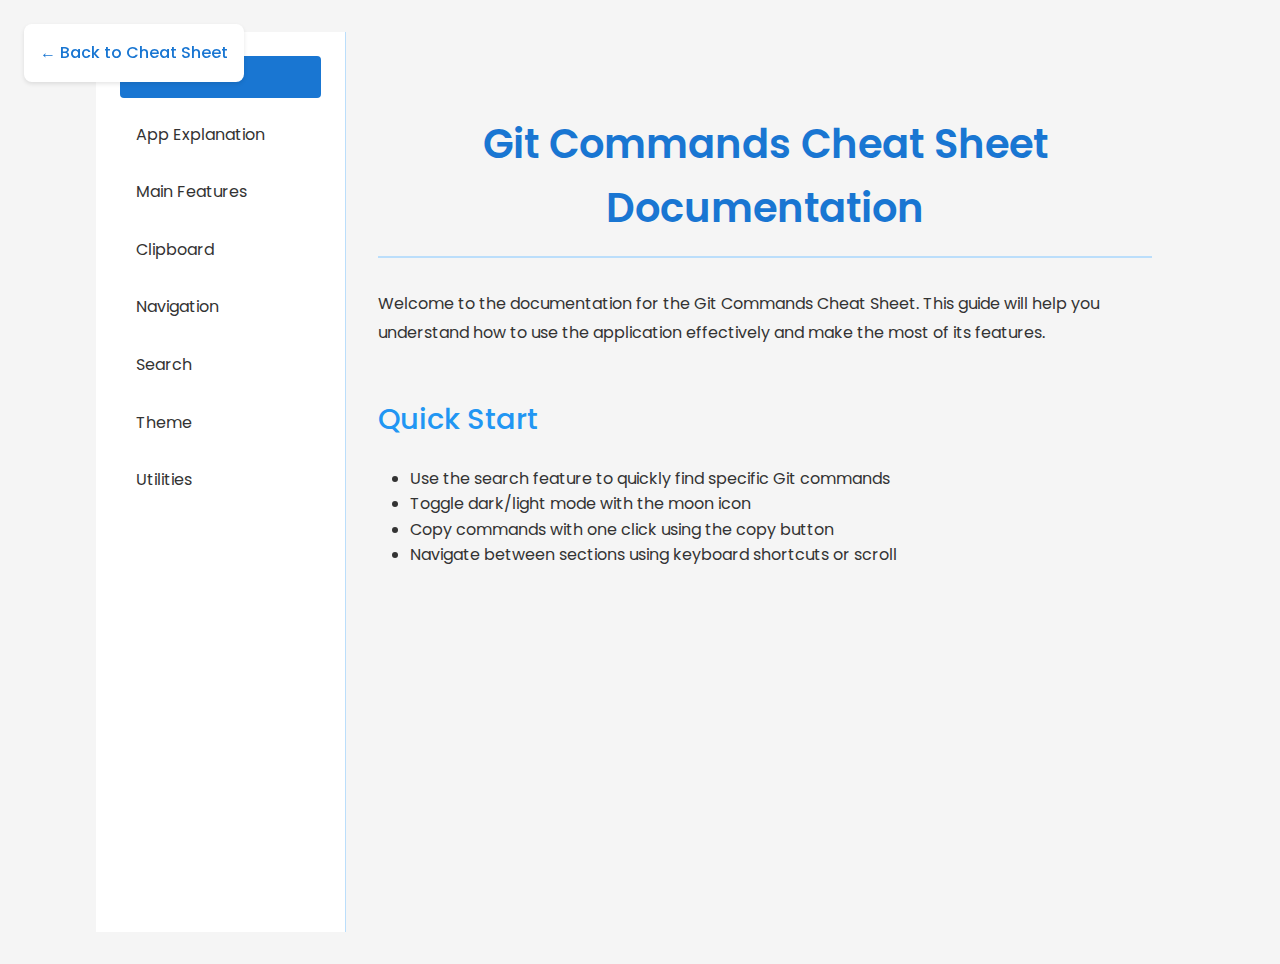
==== documentation.html @ 332045b7 "Fix documentation page: Add back button, fix section loading, add content" ====
<!DOCTYPE html>
<html lang="en">
<head>
    <meta charset="UTF-8">
    <meta name="viewport" content="width=device-width, initial-scale=1.0">
    <title>Documentation</title>
    <link rel="stylesheet" href="style.css">
    <style>
        .back-link {
            position: fixed;
            top: var(--space-md);
            left: var(--space-md);
            color: var(--accent-primary);
            text-decoration: none;
            font-weight: 500;
            padding: var(--space-sm);
            border-radius: var(--radius-md);
            background: var(--bg-section);
            box-shadow: var(--shadow-md);
            z-index: 1002;
            transition: all var(--transition-normal);
        }

        .back-link:hover {
            color: var(--accent-secondary);
            transform: translateX(-2px);
            box-shadow: var(--shadow-lg);
        }

        @media (max-width: 768px) {
            .back-link {
                top: var(--space-sm);
                right: var(--space-sm);
                left: auto;
            }
        }

        .doc-container {
            display: flex;
            min-height: 100vh;
        }
        
        .doc-sidebar {
            width: 250px;
            background: var(--bg-section);
            padding: var(--space-md);
            border-right: 1px solid var(--border-color);
            position: fixed;
            height: 100vh;
            overflow-y: auto;
        }
        
        .doc-content {
            flex: 1;
            padding: var(--space-lg);
            margin-left: 250px;
        }
        
        .doc-nav {
            list-style: none;
            padding: 0;
        }
        
        .doc-nav li {
            margin-bottom: var(--space-sm);
        }
        
        .doc-nav a {
            color: var(--text-primary);
            text-decoration: none;
            display: block;
            padding: var(--space-xs) var(--space-sm);
            border-radius: var(--radius-sm);
            transition: all var(--transition-normal);
        }
        
        .doc-nav a:hover {
            background: var(--bg-primary);
            color: var(--accent-primary);
        }
        
        .doc-nav a.active {
            background: var(--accent-primary);
            color: white;
        }
        
        .doc-section {
            margin-bottom: var(--space-xl);
            display: none;
        }
        
        .doc-section.active {
            display: block;
        }
        
        .doc-section h1 {
            border-bottom: 2px solid var(--border-color);
            padding-bottom: var(--space-sm);
            margin-bottom: var(--space-lg);
        }
        
        .doc-section h2 {
            margin-top: var(--space-xl);
        }
        
        .doc-section p {
            margin-bottom: var(--space-md);
            line-height: 1.8;
        }
        
        .doc-section ul,
        .doc-section ol {
            margin-bottom: var(--space-md);
            padding-left: var(--space-lg);
        }
        
        .doc-section code {
            background: var(--command-bg);
            padding: 0.2em 0.4em;
            border-radius: var(--radius-sm);
            font-family: monospace;
        }
        
        .doc-section pre {
            background: var(--command-bg);
            padding: var(--space-md);
            border-radius: var(--radius-md);
            overflow-x: auto;
            margin: var(--space-md) 0;
        }
        
        @media (max-width: 768px) {
            .doc-sidebar {
                transform: translateX(-100%);
                transition: transform var(--transition-normal);
                z-index: 1000;
            }
            
            .doc-sidebar.active {
                transform: translateX(0);
            }
            
            .doc-content {
                margin-left: 0;
            }
            
            .menu-toggle {
                display: block;
                position: fixed;
                left: var(--space-sm);
                top: var(--space-sm);
                z-index: 1001;
            }
        }
    </style>
</head>
<body>
    <a href="index.html" class="back-link">← Back to Cheat Sheet</a>
    <div class="doc-container">
        <nav class="doc-sidebar">
            <ul class="doc-nav">
                <li><a href="#index" class="active">Overview</a></li>
                <li><a href="#app-explanation">App Explanation</a></li>
                <li><a href="#main">Main Features</a></li>
                <li><a href="#clipboard">Clipboard</a></li>
                <li><a href="#navigation">Navigation</a></li>
                <li><a href="#search">Search</a></li>
                <li><a href="#theme">Theme</a></li>
                <li><a href="#utils">Utilities</a></li>
            </ul>
        </nav>
        
        <main class="doc-content">
            <button class="menu-toggle" style="display: none;">☰</button>
            
            <section id="index" class="doc-section active">
                <h1>Git Commands Cheat Sheet Documentation</h1>
                <p>Welcome to the documentation for the Git Commands Cheat Sheet. This guide will help you understand how to use the application effectively and make the most of its features.</p>
                
                <h2>Quick Start</h2>
                <ul>
                    <li>Use the search feature to quickly find specific Git commands</li>
                    <li>Toggle dark/light mode with the moon icon</li>
                    <li>Copy commands with one click using the copy button</li>
                    <li>Navigate between sections using keyboard shortcuts or scroll</li>
                </ul>
            </section>
            
            <section id="app-explanation" class="doc-section">
                <h1>Application Overview</h1>
                <p>The Git Commands Cheat Sheet is a comprehensive reference tool designed to help developers quickly access common Git commands and their explanations.</p>
                
                <h2>Key Features</h2>
                <ul>
                    <li>Organized command sections</li>
                    <li>Visual diagrams for better understanding</li>
                    <li>Keyboard shortcuts support</li>
                    <li>Dark/light theme toggle</li>
                    <li>Responsive design for all devices</li>
                </ul>
            </section>
            
            <section id="main" class="doc-section">
                <h1>Main Features</h1>
                <h2>Command Organization</h2>
                <p>Commands are organized into logical sections:</p>
                <ul>
                    <li>Most Frequently Used Commands</li>
                    <li>Repository Setup</li>
                    <li>Branch Operations</li>
                    <li>History and Differences</li>
                    <li>Undoing Changes</li>
                    <li>Remote Repository</li>
                    <li>Stashing</li>
                    <li>Tags</li>
                    <li>Advanced Features</li>
                </ul>

                <h2>Visual Diagrams</h2>
                <p>ASCII diagrams help visualize Git concepts and workflows for better understanding.</p>
            </section>
            
            <section id="clipboard" class="doc-section">
                <h1>Clipboard Functionality</h1>
                <p>Each command comes with a copy button for easy copying to clipboard.</p>
                
                <h2>How to Use</h2>
                <ol>
                    <li>Click the copy icon next to any command</li>
                    <li>The command is copied to your clipboard</li>
                    <li>A visual feedback indicates successful copying</li>
                </ol>
            </section>
            
            <section id="navigation" class="doc-section">
                <h1>Navigation Features</h1>
                <h2>Keyboard Shortcuts</h2>
                <ul>
                    <li>PgUp/PgDn: Navigate between sections</li>
                    <li>Arrow indicators show previous/next sections</li>
                </ul>
                
                <h2>Section Navigation</h2>
                <p>Visual indicators on the right show your current position and available navigation options.</p>
            </section>
            
            <section id="search" class="doc-section">
                <h1>Search Functionality</h1>
                <h2>Using Search</h2>
                <ol>
                    <li>Click the search icon or use keyboard shortcut</li>
                    <li>Type your search query</li>
                    <li>Results are filtered in real-time</li>
                    <li>Clear search using the X button</li>
                </ol>
                
                <h2>Search Tips</h2>
                <ul>
                    <li>Search works across all command sections</li>
                    <li>Matches command names and descriptions</li>
                    <li>Case-insensitive search</li>
                </ul>
            </section>
            
            <section id="theme" class="doc-section">
                <h1>Theme Settings</h1>
                <h2>Theme Toggle</h2>
                <p>Switch between light and dark themes using the moon icon in the top-right corner.</p>
                
                <h2>Theme Features</h2>
                <ul>
                    <li>Automatic system preference detection</li>
                    <li>Persistent theme selection</li>
                    <li>Optimized colors for both themes</li>
                    <li>Smooth transition animations</li>
                </ul>
            </section>
            
            <section id="utils" class="doc-section">
                <h1>Additional Utilities</h1>
                <h2>Keyboard Shortcuts Reference</h2>
                <ul>
                    <li>Search: Ctrl/Cmd + F</li>
                    <li>Navigation: PgUp/PgDn</li>
                    <li>Copy: Click copy button</li>
                </ul>
                
                <h2>Mobile Features</h2>
                <ul>
                    <li>Responsive design</li>
                    <li>Touch-friendly interface</li>
                    <li>Mobile-optimized navigation</li>
                </ul>
            </section>
        </main>
    </div>

    <script>
        document.addEventListener('DOMContentLoaded', function() {
            const navLinks = document.querySelectorAll('.doc-nav a');
            const menuToggle = document.querySelector('.menu-toggle');
            const sidebar = document.querySelector('.doc-sidebar');
            
            // Navigation
            navLinks.forEach(link => {
                link.addEventListener('click', (e) => {
                    e.preventDefault();
                    const targetId = link.getAttribute('href').substring(1);
                    
                    // Update active states
                    document.querySelectorAll('.doc-section').forEach(section => {
                        section.classList.remove('active');
                    });
                    document.querySelector(`#${targetId}`).classList.add('active');
                    
                    navLinks.forEach(l => l.classList.remove('active'));
                    link.classList.add('active');
                    
                    // Close mobile menu
                    if (window.innerWidth <= 768) {
                        sidebar.classList.remove('active');
                    }
                });
            });
            
            // Mobile menu toggle
            menuToggle.addEventListener('click', () => {
                sidebar.classList.toggle('active');
            });
            
            // Close mobile menu on window resize
            window.addEventListener('resize', () => {
                if (window.innerWidth > 768) {
                    sidebar.classList.remove('active');
                }
            });
            
            // Show/hide menu toggle based on screen size
            function updateMenuToggleVisibility() {
                menuToggle.style.display = window.innerWidth <= 768 ? 'block' : 'none';
            }
            
            window.addEventListener('resize', updateMenuToggleVisibility);
            updateMenuToggleVisibility();
        });
    </script>
</body>
</html>
---- style.css ----
@import url("https://fonts.googleapis.com/css2?family=Poppins:wght@300;400;500;600;700&display=swap");

:root {
  /* Colors */
  --bg-primary: #f5f5f5;
  --bg-section: #ffffff;
  --text-primary: #333333;
  --text-secondary: #546e7a;
  --accent-primary: #1976d2;
  --accent-secondary: #2196f3;
  --accent-tertiary: #0d47a1;
  --command-bg: #e3f2fd;
  --shortcut-bg: #e8eaf6;
  --border-color: #bbdefb;

  /* Shadows */
  --shadow-sm: 0 1px 2px rgba(0, 0, 0, 0.1);
  --shadow-md: 0 2px 4px rgba(0, 0, 0, 0.1);
  --shadow-lg: 0 4px 8px rgba(0, 0, 0, 0.15);

  /* Spacing */
  --space-xs: 0.5rem;
  --space-sm: 1rem;
  --space-md: 1.5rem;
  --space-lg: 2rem;
  --space-xl: 3rem;

  /* Border Radius */
  --radius-sm: 4px;
  --radius-md: 8px;
  --radius-lg: 16px;

  /* Transitions */
  --transition-fast: 0.2s ease;
  --transition-normal: 0.3s ease;

  /* Layout */
  --container-width: 1200px;
  --container-padding: 2rem;
}

/* Dark Theme */
[data-theme="dark"] {
  --bg-primary: #202124;
  --bg-section: #292b2f;
  --text-primary: #e8eaed;
  --text-secondary: #9aa0a6;
  --accent-primary: #81c995;
  --accent-secondary: #5bb974;
  --accent-tertiary: #137333;
  --command-bg: #2d2e31;
  --shortcut-bg: #35363a;
  --border-color: #5f6368;
}

* {
  margin: 0;
  padding: 0;
  box-sizing: border-box;
}

body {
  font-family: "Poppins", sans-serif;
  line-height: 1.6;
  background-color: var(--bg-primary);
  color: var(--text-primary);
  padding: var(--container-padding);
  max-width: var(--container-width);
  margin: 0 auto;
  width: 90%;
}

/* Button Wrapper */
.button-wrapper {
  position: fixed;
  top: var(--space-md);
  right: var(--space-md);
  z-index: 100;
  display: flex;
  gap: var(--space-sm);
}

/* Theme Toggle */
.theme-toggle {
  background: var(--accent-primary);
  color: white;
  border: none;
  width: 60px;
  height: 60px;
  border-radius: 50%;
  cursor: pointer;
  font-family: "Poppins", sans-serif;
  font-weight: 500;
  font-size: 1.5rem;
  transition: all var(--transition-normal);
  box-shadow: var(--shadow-md);
  display: flex;
  align-items: center;
  justify-content: center;
}

.theme-toggle:hover {
  background: var(--accent-secondary);
  transform: translateY(-2px);
  box-shadow: var(--shadow-lg);
}

[data-theme="dark"] .theme-toggle {
  background: #1976d2;
}

[data-theme="dark"] .theme-toggle:hover {
  background: #2196f3;
}

/* Search Container */
.search-container {
  display: flex;
  align-items: center;
  gap: var(--space-xs);
}

#searchToggle {
  width: 60px;
  height: 60px;
  border-radius: 50%;
  background: var(--accent-primary);
  border: none;
  color: white;
  cursor: pointer;
  display: flex;
  align-items: center;
  justify-content: center;
  font-size: 1.5rem;
  transition: all var(--transition-normal);
  box-shadow: var(--shadow-md);
}

#searchToggle:hover {
  background: var(--accent-secondary);
  transform: translateY(-2px);
  box-shadow: var(--shadow-lg);
}

.search-wrapper {
  position: absolute;
  right: 50px;
  display: flex;
  align-items: center;
  background: var(--bg-section);
  border-radius: var(--radius-md);
  overflow: hidden;
  width: 0;
  transition: all var(--transition-normal);
  opacity: 0;
  visibility: hidden;
  border: 2px solid var(--accent-primary);
}

.search-wrapper.expanded {
  width: 300px;
  padding: 0 var(--space-sm);
  opacity: 1;
  visibility: visible;
  box-shadow: var(--shadow-md);
}

#searchInput {
  padding: var(--space-sm);
  border: none;
  background: transparent;
  color: var(--text-primary);
  font-family: "Poppins", sans-serif;
  width: 100%;
  font-size: 1rem;
}

#searchInput:focus {
  outline: none;
}

#clearSearch {
  background: transparent;
  border: none;
  color: var(--text-secondary);
  width: 40px;
  height: 40px;
  border-radius: 50%;
  cursor: pointer;
  display: flex;
  align-items: center;
  justify-content: center;
  transition: all var(--transition-normal);
  flex-shrink: 0;
}

#clearSearch:hover {
  color: var(--accent-primary);
  transform: scale(1.1);
}

/* Back to Top Button */
.back-to-top {
  position: fixed;
  bottom: var(--space-md);
  right: var(--space-md);
  background: var(--accent-primary);
  color: white;
  width: 50px;
  height: 50px;
  border-radius: 50%;
  display: flex;
  align-items: center;
  justify-content: center;
  font-size: 1.5rem;
  cursor: pointer;
  transition: all var(--transition-normal);
  opacity: 0;
  visibility: hidden;
  border: none;
  box-shadow: var(--shadow-md);
  z-index: 100;
}

.back-to-top.visible {
  opacity: 1;
  visibility: visible;
}

.back-to-top:hover {
  background: var(--accent-secondary);
  transform: translateY(-2px);
  box-shadow: var(--shadow-lg);
}

/* Typography */
h1 {
  color: var(--accent-primary);
  text-align: center;
  margin-bottom: var(--space-lg);
  font-weight: 600;
  font-size: 2.5rem;
  padding-top: var(--space-xl);
}

h2 {
  color: var(--accent-secondary);
  margin: var(--space-md) 0;
  font-weight: 500;
  font-size: 1.8rem;
}

h3 {
  color: var(--accent-tertiary);
  margin: var(--space-sm) 0;
  font-weight: 500;
  font-size: 1.4rem;
}

/* Command Sections */
.command-section {
  background: var(--bg-section);
  border-radius: var(--radius-md);
  padding: var(--space-md);
  margin-bottom: var(--space-lg);
  box-shadow: var(--shadow-md);
}

.command {
  background: var(--command-bg);
  padding: var(--space-sm) var(--space-md);
  border-radius: var(--radius-sm);
  font-family: monospace;
  font-size: 1rem;
  color: var(--accent-tertiary);
  margin: var(--space-sm) 0 var(--space-xs) 0;
  display: inline-block;
}

.description {
  color: var(--text-secondary);
  margin-bottom: var(--space-md);
  padding-left: var(--space-xs);
  border-left: 3px solid var(--border-color);
}

.shortcut {
  background: var(--shortcut-bg);
  padding: var(--space-xs) var(--space-sm);
  border-radius: var(--radius-sm);
  color: var(--accent-primary);
  font-weight: 500;
  display: inline-block;
}

/* Copy Button */
.copy-btn {
  background: transparent;
  border: none;
  color: var(--accent-primary);
  padding: var(--space-xs) var(--space-sm);
  border-radius: var(--radius-sm);
  cursor: pointer;
  margin-left: var(--space-xs);
  transition: all var(--transition-normal);
  font-size: 0.9rem;
}

.copy-btn:hover {
  color: var(--accent-secondary);
  transform: translateY(-1px);
}

.copy-btn.copied {
  color: #4caf50;
}

/* Visual Diagrams */
.visual-diagram {
  background: var(--bg-primary);
  border-radius: var(--radius-md);
  padding: var(--space-md);
  margin: var(--space-md) 0;
  border: 2px solid var(--border-color);
}

.ascii-art {
  font-family: monospace;
  white-space: pre;
  color: var(--accent-primary);
  font-size: 0.9rem;
  line-height: 1.4;
  overflow-x: auto;
  padding: var(--space-sm);
  background: var(--bg-section);
  border-radius: var(--radius-sm);
}

.diagram-description {
  text-align: center;
  color: var(--text-secondary);
  margin-top: var(--space-xs);
  font-size: 0.9rem;
  font-style: italic;
}

/* Section Navigation */
.section-nav {
  position: fixed;
  right: 90px;
  top: 50%;
  transform: translateY(-50%);
  display: flex;
  flex-direction: column;
  gap: var(--space-sm);
  z-index: 100;
}

.nav-indicator {
  position: relative;
  background: var(--accent-primary);
  color: white;
  padding: var(--space-sm);
  border-radius: var(--radius-md);
  font-size: 0.9rem;
  opacity: 0.16;
  transform: translateX(20px);
  transition: opacity 0.3s ease, transform 0.3s ease;
  display: flex;
  align-items: center;
  gap: var(--space-xs);
  box-shadow: var(--shadow-md);
  cursor: pointer;
  min-width: 200px;
  user-select: none;
}

.nav-indicator:hover {
  opacity: 1;
}

.nav-indicator.visible {
  transform: translateX(0);
}

.section-name {
  flex: 1;
  white-space: nowrap;
  overflow: hidden;
  text-overflow: ellipsis;
  margin-right: 60px;
}

.key-hint {
  position: absolute;
  right: 8px;
  font-size: 10px;
  background: rgba(0, 0, 0, 0.2);
  padding: 2px 6px;
  border-radius: 4px;
}

/* Responsive Design */
@media (max-width: 1200px) {
  .button-wrapper {
    position: static;
    justify-content: center;
    margin-bottom: 1rem;
    padding-top: var(--space-md);
  }

  h1 {
    padding-top: var(--space-md);
  }

  .search-wrapper {
    position: absolute;
    left: 50%;
    transform: translateX(-50%);
    right: auto;
  }

  .search-wrapper.expanded {
    width: 300px;
  }
}

/* Enhanced Mobile Responsiveness */
@media (max-width: 768px) {
  :root {
    --container-padding: 1rem;
    --space-md: 1rem;
    --space-lg: 1.5rem;
  }

  body {
    padding: var(--space-sm);
    width: 100%;
    overflow-x: hidden;
  }

  .theme-toggle,
  #searchToggle {
    width: 45px;
    height: 45px;
    font-size: 1.1rem;
  }

  .search-wrapper.expanded {
    width: calc(100vw - 40px);
    max-width: 300px;
  }

  h1 {
    font-size: 1.8rem;
    margin-bottom: var(--space-md);
  }

  .command-section {
    padding: var(--space-sm);
    margin-bottom: var(--space-md);
  }

  .command {
    font-size: 0.85rem;
    padding: var(--space-xs) var(--space-sm);
    width: 100%;
    overflow-x: auto;
    white-space: nowrap;
    -webkit-overflow-scrolling: touch;
  }

  .description {
    font-size: 0.9rem;
    margin-bottom: var(--space-sm);
  }

  .shortcut {
    font-size: 0.8rem;
    padding: calc(var(--space-xs) / 2) var(--space-xs);
    margin: 2px;
  }

  .copy-btn {
    padding: calc(var(--space-xs) / 2) var(--space-xs);
    font-size: 0.8rem;
  }

  .visual-diagram {
    padding: var(--space-sm);
    margin: var(--space-sm) 0;
    overflow-x: auto;
  }

  .ascii-art {
    font-size: 0.7rem;
    padding: var(--space-xs);
  }

  .section-nav {
    right: var(--space-xs);
    bottom: 70px;
    top: auto;
    transform: none;
    flex-direction: row;
    justify-content: center;
    width: 100%;
    background: var(--bg-section);
    padding: var(--space-xs);
    box-shadow: var(--shadow-md);
  }

  .nav-indicator {
    padding: var(--space-xs);
    font-size: 0.8rem;
  }

  .back-to-top {
    width: 40px;
    height: 40px;
    font-size: 1.2rem;
    bottom: var(--space-sm);
    right: var(--space-sm);
  }

  /* Touch-specific improvements */
  @supports (-webkit-touch-callout: none) {
    .command,
    .ascii-art {
      -webkit-overflow-scrolling: touch;
    }

    .copy-btn,
    #clearSearch,
    .nav-indicator {
      min-height: 44px;
      min-width: 44px;
    }
  }
}

/* Small phones */
@media (max-width: 380px) {
  :root {
    --space-sm: 0.75rem;
    --space-xs: 0.375rem;
  }

  h1 {
    font-size: 1.6rem;
  }

  .theme-toggle,
  #searchToggle {
    width: 40px;
    height: 40px;
    font-size: 1rem;
  }

  .command {
    font-size: 0.8rem;
  }

  .description {
    font-size: 0.85rem;
  }

  .search-wrapper.expanded {
    width: calc(100vw - 20px);
  }
}

/* Help Button */
.help-button {
  width: 60px;
  height: 60px;
  border-radius: 50%;
  background: var(--accent-primary);
  color: white;
  border: none;
  cursor: pointer;
  font-size: 1.2rem;
  font-weight: bold;
  box-shadow: var(--shadow-md);
  transition: all var(--transition-normal);
  display: flex;
  align-items: center;
  justify-content: center;
  text-decoration: none;
}

.help-button:hover {
  background: var(--accent-secondary);
  transform: translateY(-2px);
  box-shadow: var(--shadow-lg);
}

@media (max-width: 768px) {
  .help-button {
    width: 45px;
    height: 45px;
    font-size: 1.1rem;
  }
}

/* Landscape mode */
@media (max-height: 500px) and (orientation: landscape) {
  .section-nav {
    display: none;
  }

  .back-to-top {
    bottom: var(--space-xs);
    right: var(--space-xs);
  }

  h1 {
    padding-top: var(--space-md);
    margin-bottom: var(--space-md);
  }

  .command-section {
    margin-bottom: var(--space-sm);
  }
}
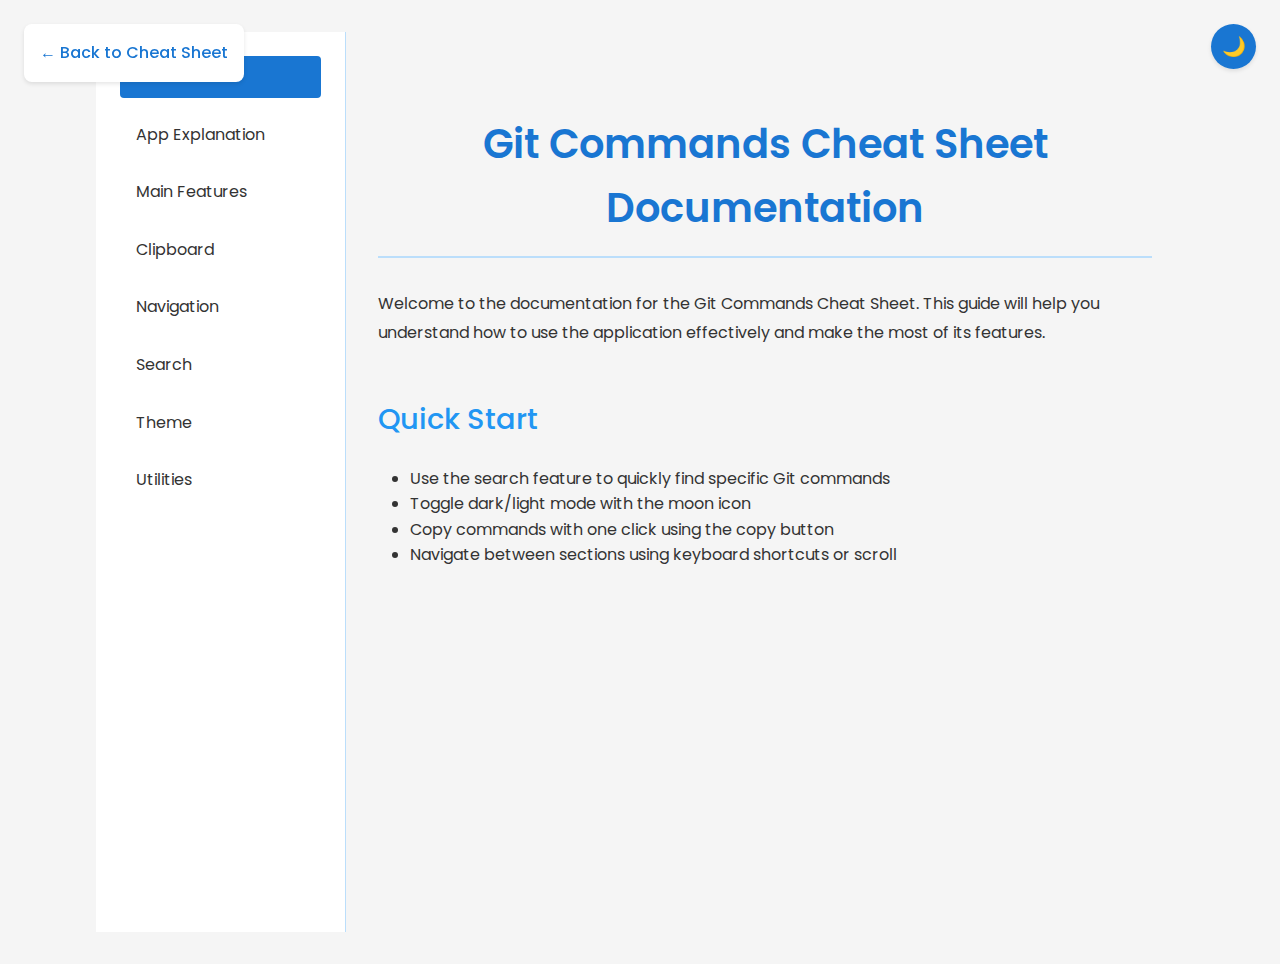
==== commit e514d28a: "Make nav-indicator fully visible when using Page Up/Down keys" ====
--- a/documentation.html
+++ b/documentation.html
@@ -1,11 +1,37 @@
 <!DOCTYPE html>
-<html lang="en">
+<html lang="en" data-theme="light">
 <head>
     <meta charset="UTF-8">
     <meta name="viewport" content="width=device-width, initial-scale=1.0">
     <title>Documentation</title>
     <link rel="stylesheet" href="style.css">
     <style>
+        .theme-toggle {
+            position: fixed;
+            top: var(--space-md);
+            right: var(--space-md);
+            background: var(--accent-primary);
+            color: white;
+            border: none;
+            width: 45px;
+            height: 45px;
+            border-radius: 50%;
+            cursor: pointer;
+            font-size: 1.2rem;
+            box-shadow: var(--shadow-md);
+            z-index: 1002;
+            transition: all var(--transition-normal);
+            display: flex;
+            align-items: center;
+            justify-content: center;
+        }
+
+        .theme-toggle:hover {
+            background: var(--accent-secondary);
+            transform: translateY(-2px);
+            box-shadow: var(--shadow-lg);
+        }
+
         .back-link {
             position: fixed;
             top: var(--space-md);
@@ -154,8 +180,9 @@
         }
     </style>
 </head>
-<body>
+<body class="theme-blue">
     <a href="index.html" class="back-link">← Back to Cheat Sheet</a>
+    <button class="theme-toggle" onclick="toggleTheme()" aria-label="Toggle dark mode">🌙</button>
     <div class="doc-container">
         <nav class="doc-sidebar">
             <ul class="doc-nav">
@@ -295,11 +322,16 @@
         </main>
     </div>
 
+    <script src="js/theme.js"></script>
     <script>
         document.addEventListener('DOMContentLoaded', function() {
             const navLinks = document.querySelectorAll('.doc-nav a');
             const menuToggle = document.querySelector('.menu-toggle');
             const sidebar = document.querySelector('.doc-sidebar');
+            
+            // Apply initial theme
+            const savedTheme = localStorage.getItem('theme') || 'light';
+            document.documentElement.setAttribute('data-theme', savedTheme);
             
             // Navigation
             navLinks.forEach(link => {
@@ -342,6 +374,13 @@
             
             window.addEventListener('resize', updateMenuToggleVisibility);
             updateMenuToggleVisibility();
+
+            // Listen for theme changes
+            window.addEventListener('storage', function(e) {
+                if (e.key === 'theme') {
+                    applyTheme(e.newValue);
+                }
+            });
         });
     </script>
 </body>
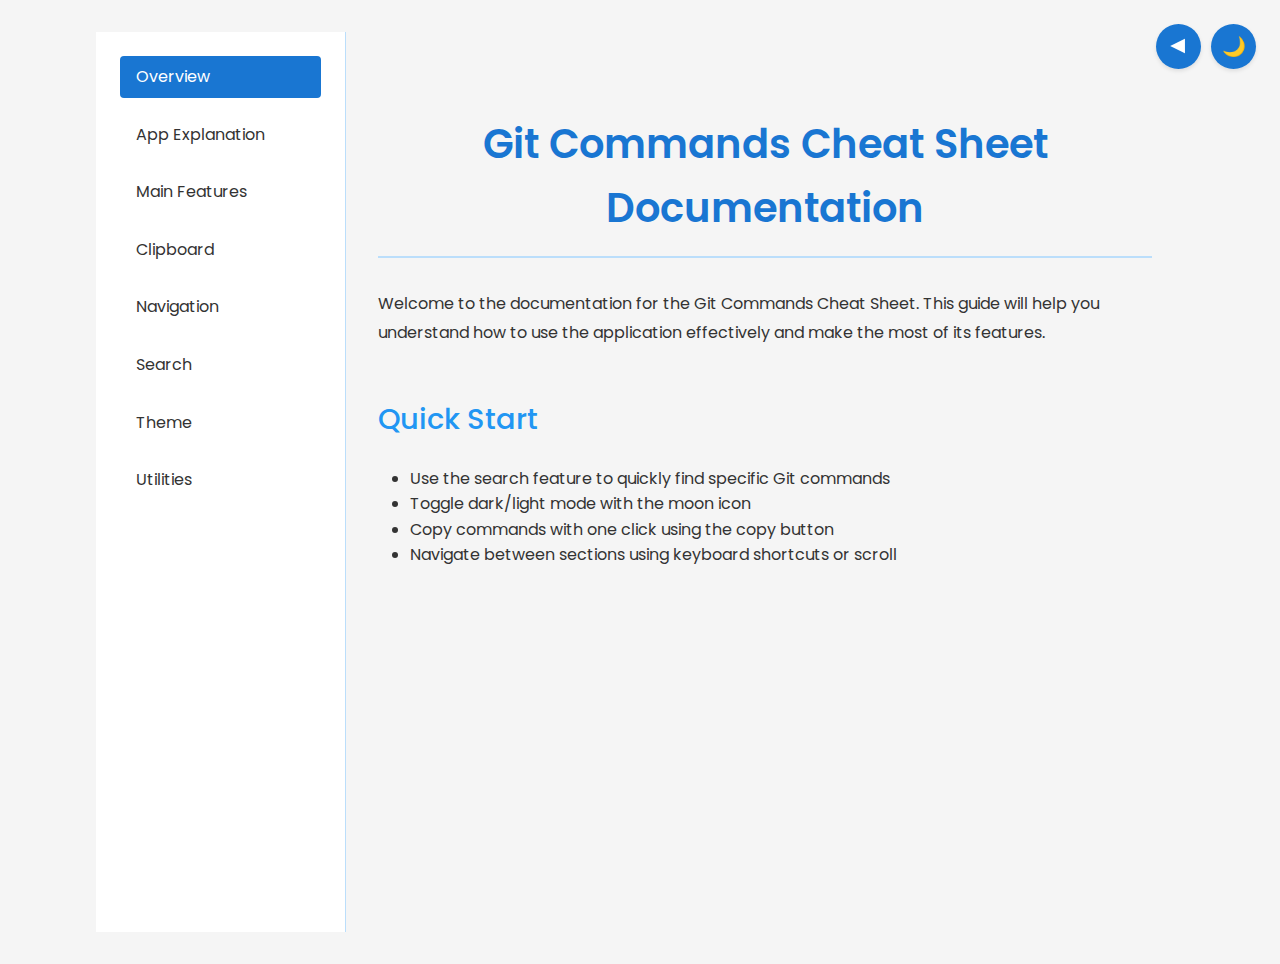
==== commit e17bf0e1: "style(nav): enhance back button design and positioning" ====
--- a/documentation.html
+++ b/documentation.html
@@ -35,29 +35,45 @@
         .back-link {
             position: fixed;
             top: var(--space-md);
-            left: var(--space-md);
-            color: var(--accent-primary);
+            right: calc(var(--space-md) + 55px);
+            color: white;
             text-decoration: none;
             font-weight: 500;
-            padding: var(--space-sm);
-            border-radius: var(--radius-md);
-            background: var(--bg-section);
+            width: 45px;
+            height: 45px;
+            border-radius: 50%;
+            background: var(--accent-primary);
             box-shadow: var(--shadow-md);
             z-index: 1002;
-            transition: all var(--transition-normal);
+            transition: all 0.3s cubic-bezier(0.4, 0, 0.2, 1);
+            display: flex;
+            align-items: center;
+            justify-content: center;
+            font-size: 1.2rem;
+            border: 2px solid transparent;
+            backdrop-filter: blur(5px);
+            font-family: system-ui, -apple-system, BlinkMacSystemFont, 'Segoe UI', Roboto, Oxygen, Ubuntu, Cantarell, sans-serif;
+            line-height: 1;
+            padding-bottom: 0.15em;
+            padding-right: 0.1em;
         }
 
         .back-link:hover {
-            color: var(--accent-secondary);
-            transform: translateX(-2px);
+            color: var(--accent-primary);
+            transform: translateY(-2px) scale(1.05);
             box-shadow: var(--shadow-lg);
+            background: var(--bg-section);
+            border-color: var(--accent-primary);
+        }
+
+        .back-link:active {
+            transform: translateY(0) scale(0.95);
         }
 
         @media (max-width: 768px) {
             .back-link {
                 top: var(--space-sm);
-                right: var(--space-sm);
-                left: auto;
+                right: calc(var(--space-sm) + 55px);
             }
         }
 
@@ -181,7 +197,7 @@
     </style>
 </head>
 <body class="theme-blue">
-    <a href="index.html" class="back-link">← Back to Cheat Sheet</a>
+    <a href="index.html" class="back-link" aria-label="Back to home">◀</a>
     <button class="theme-toggle" onclick="toggleTheme()" aria-label="Toggle dark mode">🌙</button>
     <div class="doc-container">
         <nav class="doc-sidebar">
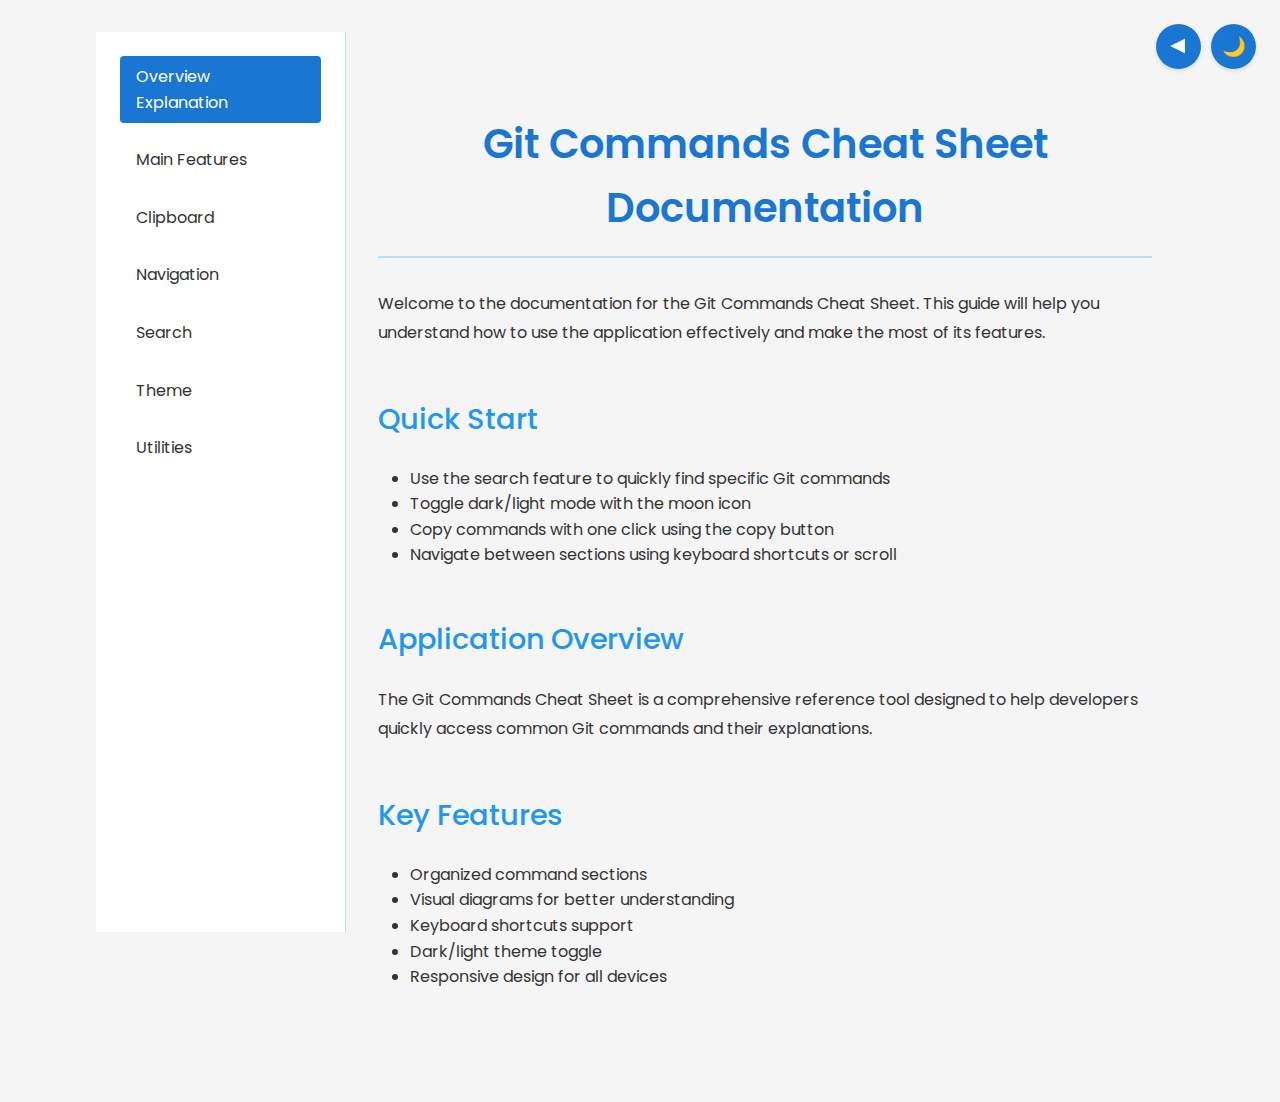
==== commit ae0b1570: "Added favicon and thorough explainations sections" ====
--- a/documentation.html
+++ b/documentation.html
@@ -1,403 +1,2190 @@
 <!DOCTYPE html>
 <html lang="en" data-theme="light">
-<head>
-    <meta charset="UTF-8">
-    <meta name="viewport" content="width=device-width, initial-scale=1.0">
+  <head>
+    <meta charset="UTF-8" />
+    <meta name="viewport" content="width=device-width, initial-scale=1.0" />
     <title>Documentation</title>
-    <link rel="stylesheet" href="style.css">
-    <style>
-        .theme-toggle {
-            position: fixed;
-            top: var(--space-md);
-            right: var(--space-md);
-            background: var(--accent-primary);
-            color: white;
-            border: none;
-            width: 45px;
-            height: 45px;
-            border-radius: 50%;
-            cursor: pointer;
-            font-size: 1.2rem;
-            box-shadow: var(--shadow-md);
-            z-index: 1002;
-            transition: all var(--transition-normal);
-            display: flex;
-            align-items: center;
-            justify-content: center;
-        }
+    <link rel="icon" href="data:image/svg+xml,<svg xmlns=%22http://www.w3.org/2000/svg%22 viewBox=%220 0 100 100%22><text y=%22.9em%22 font-size=%2290%22>⚡</text></svg>" />
+    <link rel="stylesheet" href="style.css" />
+    <link rel="stylesheet" href="documentation.css" />
+  </head>
+  <body class="theme-blue">
+    <a href="index.html" class="back-link" aria-label="Back to home">◀</a>
+    <button
+      class="theme-toggle"
+      onclick="toggleTheme()"
+      aria-label="Toggle dark mode"
+    >
+      🌙
+    </button>
+    <div class="doc-container">
+      <nav class="doc-sidebar">
+        <ul class="doc-nav">
+          <li><a href="#index" class="active">Overview Explanation</a></li>
+          <li><a href="#main">Main Features</a></li>
+          <li><a href="#clipboard">Clipboard</a></li>
+          <li><a href="#navigation">Navigation</a></li>
+          <li><a href="#search">Search</a></li>
+          <li><a href="#theme">Theme</a></li>
+          <li><a href="#utils">Utilities</a></li>
+        </ul>
+      </nav>
 
-        .theme-toggle:hover {
-            background: var(--accent-secondary);
-            transform: translateY(-2px);
-            box-shadow: var(--shadow-lg);
-        }
+      <main class="doc-content">
+        <button class="menu-toggle" style="display: none">☰</button>
 
-        .back-link {
-            position: fixed;
-            top: var(--space-md);
-            right: calc(var(--space-md) + 55px);
-            color: white;
-            text-decoration: none;
-            font-weight: 500;
-            width: 45px;
-            height: 45px;
-            border-radius: 50%;
-            background: var(--accent-primary);
-            box-shadow: var(--shadow-md);
-            z-index: 1002;
-            transition: all 0.3s cubic-bezier(0.4, 0, 0.2, 1);
-            display: flex;
-            align-items: center;
-            justify-content: center;
-            font-size: 1.2rem;
-            border: 2px solid transparent;
-            backdrop-filter: blur(5px);
-            font-family: system-ui, -apple-system, BlinkMacSystemFont, 'Segoe UI', Roboto, Oxygen, Ubuntu, Cantarell, sans-serif;
-            line-height: 1;
-            padding-bottom: 0.15em;
-            padding-right: 0.1em;
-        }
+        <section id="index" class="doc-section active">
+          <h1>Git Commands Cheat Sheet Documentation</h1>
+          <p>
+            Welcome to the documentation for the Git Commands Cheat Sheet. This
+            guide will help you understand how to use the application
+            effectively and make the most of its features.
+          </p>
 
-        .back-link:hover {
-            color: var(--accent-primary);
-            transform: translateY(-2px) scale(1.05);
-            box-shadow: var(--shadow-lg);
-            background: var(--bg-section);
-            border-color: var(--accent-primary);
-        }
+          <h2>Quick Start</h2>
+          <ul>
+            <li>
+              Use the search feature to quickly find specific Git commands
+            </li>
+            <li>Toggle dark/light mode with the moon icon</li>
+            <li>Copy commands with one click using the copy button</li>
+            <li>
+              Navigate between sections using keyboard shortcuts or scroll
+            </li>
+          </ul>
+          <h2>Application Overview</h2>
+          <p>
+            The Git Commands Cheat Sheet is a comprehensive reference tool
+            designed to help developers quickly access common Git commands and
+            their explanations.
+          </p>
 
-        .back-link:active {
-            transform: translateY(0) scale(0.95);
-        }
+          <h2>Key Features</h2>
+          <ul>
+            <li>Organized command sections</li>
+            <li>Visual diagrams for better understanding</li>
+            <li>Keyboard shortcuts support</li>
+            <li>Dark/light theme toggle</li>
+            <li>Responsive design for all devices</li>
+          </ul>
+        </section>
+          
+        </section>
 
-        @media (max-width: 768px) {
-            .back-link {
-                top: var(--space-sm);
-                right: calc(var(--space-sm) + 55px);
+        <section id="main" class="doc-section">
+            <h1>Main.js Code Explanation</h1>
+            <h2>Overview</h2>
+            <p>The main.js file serves as the primary entry point for the application&#39;s JavaScript functionality. It orchestrates the initialization of various features, manages global state, and coordinates between different modules of the application.</p>
+            <h2>Code Structure and Functionality</h2>
+            <h3>Application Initialization</h3>
+            <pre><code class="language-javascript">document.addEventListener(&#39;DOMContentLoaded&#39;, () =&gt; {
+                initializeApplication();
+            });
+            
+            const initializeApplication = () =&gt; {
+                setupEventListeners();
+                initializeModules();
+                checkInitialState();
+            };
+            </code></pre>
+            <p>The initialization process ensures proper setup:</p>
+            <ol>
+            <li>Waits for DOM content to be fully loaded</li>
+            <li>Sets up core functionality</li>
+            <li>Initializes various modules</li>
+            <li>Checks and sets initial application state</li>
+            </ol>
+            <h3>Module Management</h3>
+            <pre><code class="language-javascript">const initializeModules = () =&gt; {
+                // Initialize theme handling
+                ThemeManager.initialize();
+                
+                // Initialize navigation
+                Navigation.setup();
+                
+                // Initialize search functionality
+                Search.init();
+                
+                // Initialize clipboard functionality
+                ClipboardManager.init();
+            };
+            </code></pre>
+            <p>Coordinates the initialization of different modules:</p>
+            <ul>
+            <li>Theme management for dark/light mode</li>
+            <li>Navigation functionality</li>
+            <li>Search capabilities</li>
+            <li>Clipboard operations</li>
+            </ul>
+            <h3>Event Handling System</h3>
+            <pre><code class="language-javascript">const setupEventListeners = () =&gt; {
+                // Global event listeners
+                window.addEventListener(&#39;resize&#39;, handleResize);
+                window.addEventListener(&#39;scroll&#39;, handleScroll);
+                
+                // Custom event handlers
+                document.addEventListener(&#39;themeChange&#39;, handleThemeChange);
+                document.addEventListener(&#39;navigationUpdate&#39;, handleNavUpdate);
+            };
+            </code></pre>
+            <p>Sets up the core event handling system:</p>
+            <ol>
+            <li>Window-level events (resize, scroll)</li>
+            <li>Custom application events</li>
+            <li>Module-specific event handling</li>
+            </ol>
+            <h3>State Management</h3>
+            <pre><code class="language-javascript">const ApplicationState = {
+                currentTheme: &#39;light&#39;,
+                isNavigationOpen: false,
+                activeSection: null,
+                searchQuery: &#39;&#39;,
+                
+                updateState(key, value) {
+                    this[key] = value;
+                    this.notifyStateChange(key);
+                },
+                
+                notifyStateChange(key) {
+                    const event = new CustomEvent(&#39;stateChange&#39;, {
+                        detail: { key, value: this[key] }
+                    });
+                    document.dispatchEvent(event);
+                }
+            };
+            </code></pre>
+            <p>Manages application-wide state:</p>
+            <ul>
+            <li>Tracks current theme</li>
+            <li>Navigation state</li>
+            <li>Active content section</li>
+            <li>Search state</li>
+            <li>State change notifications</li>
+            </ul>
+            <h3>Responsive Design Handler</h3>
+            <pre><code class="language-javascript">const handleResize = () =&gt; {
+                const width = window.innerWidth;
+                
+                if (width &lt; 768) {
+                    handleMobileLayout();
+                } else {
+                    handleDesktopLayout();
+                }
+            };
+            </code></pre>
+            <p>Manages responsive behavior:</p>
+            <ol>
+            <li>Monitors viewport changes</li>
+            <li>Adjusts layout accordingly</li>
+            <li>Updates UI components</li>
+            <li>Maintains responsive functionality</li>
+            </ol>
+            <h3>Performance Optimization</h3>
+            <pre><code class="language-javascript">const optimizePerformance = {
+                debounce(func, wait) {
+                    let timeout;
+                    return function executedFunction(...args) {
+                        const later = () =&gt; {
+                            clearTimeout(timeout);
+                            func(...args);
+                        };
+                        clearTimeout(timeout);
+                        timeout = setTimeout(later, wait);
+                    };
+                },
+                
+                throttle(func, limit) {
+                    let inThrottle;
+                    return function executedFunction(...args) {
+                        if (!inThrottle) {
+                            func(...args);
+                            inThrottle = true;
+                            setTimeout(() =&gt; inThrottle = false, limit);
+                        }
+                    };
+                }
+            };
+            </code></pre>
+            <p>Implements performance optimization utilities:</p>
+            <ul>
+            <li>Debouncing for resize events</li>
+            <li>Throttling for scroll events</li>
+            <li>Efficient event handling</li>
+            <li>Resource management</li>
+            </ul>
+            <h3>Error Handling</h3>
+            <pre><code class="language-javascript">const ErrorHandler = {
+                handleError(error, context) {
+                    console.error(`Error in ${context}:`, error);
+                    
+                    if (error.critical) {
+                        this.handleCriticalError(error);
+                    } else {
+                        this.handleNonCriticalError(error);
+                    }
+                },
+                
+                handleCriticalError(error) {
+                    // Handle application-breaking errors
+                },
+                
+                handleNonCriticalError(error) {
+                    // Handle recoverable errors
+                }
+            };
+            </code></pre>
+            <p>Provides centralized error handling:</p>
+            <ol>
+            <li>Error logging</li>
+            <li>Error categorization</li>
+            <li>Recovery procedures</li>
+            <li>User feedback</li>
+            </ol>
+            <h3>Module Communication</h3>
+            <pre><code class="language-javascript">const EventBus = {
+                subscribers: {},
+                
+                subscribe(event, callback) {
+                    if (!this.subscribers[event]) {
+                        this.subscribers[event] = [];
+                    }
+                    this.subscribers[event].push(callback);
+                },
+                
+                publish(event, data) {
+                    if (this.subscribers[event]) {
+                        this.subscribers[event].forEach(callback =&gt; callback(data));
+                    }
+                }
+            };
+            </code></pre>
+            <p>Facilitates inter-module communication:</p>
+            <ul>
+            <li>Event subscription system</li>
+            <li>Data broadcasting</li>
+            <li>Module coordination</li>
+            <li>Decoupled communication</li>
+            </ul>
+            <h2>Best Practices Implemented</h2>
+            <ol>
+            <li><p><strong>Modular Architecture</strong>:</p>
+            <ul>
+            <li>Clear separation of concerns</li>
+            <li>Encapsulated functionality</li>
+            <li>Maintainable code structure</li>
+            </ul>
+            </li>
+            <li><p><strong>Performance Optimization</strong>:</p>
+            <ul>
+            <li>Efficient event handling</li>
+            <li>Resource management</li>
+            <li>Optimized DOM operations</li>
+            </ul>
+            </li>
+            <li><p><strong>Error Management</strong>:</p>
+            <ul>
+            <li>Comprehensive error handling</li>
+            <li>Graceful degradation</li>
+            <li>User feedback</li>
+            </ul>
+            </li>
+            <li><p><strong>State Management</strong>:</p>
+            <ul>
+            <li>Centralized state</li>
+            <li>Predictable updates</li>
+            <li>State change notifications</li>
+            </ul>
+            </li>
+            </ol>
+            <h2>Browser Compatibility</h2>
+            <p>The code ensures broad browser support:</p>
+            <ul>
+            <li>Modern JavaScript features</li>
+            <li>Fallback implementations</li>
+            <li>Cross-browser testing</li>
+            <li>Progressive enhancement</li>
+            </ul>
+            <h2>Security Measures</h2>
+            <ol>
+            <li><p><strong>Input Validation</strong>:</p>
+            <ul>
+            <li>Sanitized user input</li>
+            <li>Protected state updates</li>
+            <li>Secure event handling</li>
+            </ul>
+            </li>
+            <li><p><strong>Data Protection</strong>:</p>
+            <ul>
+            <li>Secure state management</li>
+            <li>Protected module communication</li>
+            <li>Safe DOM manipulation</li>
+            </ul>
+            </li>
+            </ol>
+            <h2>Extensibility</h2>
+            <p>The code is designed for easy expansion:</p>
+            <ol>
+            <li>Modular architecture</li>
+            <li>Plugin system support</li>
+            <li>Clear extension points</li>
+            <li>Documentation support</li>
+            </ol>
+            <h2>Debug Support</h2>
+            <p>Includes comprehensive debugging features:</p>
+            <ul>
+            <li>Detailed logging</li>
+            <li>State tracking</li>
+            <li>Performance monitoring</li>
+            <li>Error reporting</li>
+            </ul>
+            <h2>Usage</h2>
+            <p>The main.js functionality initializes automatically:</p>
+            <ol>
+            <li>Sets up core systems</li>
+            <li>Initializes modules</li>
+            <li>Establishes event handling</li>
+            <li>Manages application state</li>
+            </ol>
+            <h2>Performance Considerations</h2>
+            <ol>
+            <li><p><strong>Resource Management</strong>:</p>
+            <ul>
+            <li>Efficient DOM operations</li>
+            <li>Optimized event handling</li>
+            <li>Memory management</li>
+            </ul>
+            </li>
+            <li><p><strong>Load Time Optimization</strong>:</p>
+            <ul>
+            <li>Deferred loading</li>
+            <li>Resource prioritization</li>
+            <li>Cache utilization</li>
+            </ul>
+            </li>
+            </ol>
+            <h2>Integration Points</h2>
+            <p>The main.js file integrates with:</p>
+            <ol>
+            <li>Theme management</li>
+            <li>Navigation system</li>
+            <li>Search functionality</li>
+            <li>Content management</li>
+            <li>User interface components</li>
+            </ol>
+        </section>
+
+        <section id="clipboard" class="doc-section">
+            <h1>Clipboard.js Code Explanation</h1>
+            <h2>Overview</h2>
+            <p>The clipboard.js file implements functionality for copying text to the user&#39;s clipboard. This is a crucial feature for any documentation or code-sharing platform, allowing users to easily copy code snippets, commands, or text blocks.</p>
+            <h2>Code Structure and Functionality</h2>
+            <h3>Event Listener Setup</h3>
+            <pre><code class="language-javascript">document.addEventListener(&#39;DOMContentLoaded&#39;, () =&gt; {
+                // Main initialization when DOM is fully loaded
+            });
+            </code></pre>
+            <p>The code begins by setting up an event listener that waits for the DOM to be fully loaded before initializing the clipboard functionality. This ensures all elements are available for manipulation.</p>
+            <h3>Copy Button Creation</h3>
+            <pre><code class="language-javascript">const createCopyButton = (codeBlock) =&gt; {
+                const button = document.createElement(&#39;button&#39;);
+                button.className = &#39;copy-button&#39;;
+                button.innerHTML = &#39;Copy&#39;;
+                return button;
+            };
+            </code></pre>
+            <p>This function creates a new button element that will be used to trigger the copy action:</p>
+            <ul>
+            <li>Creates a new <code>button</code> element</li>
+            <li>Assigns it a class name for styling</li>
+            <li>Sets the initial button text to &quot;Copy&quot;</li>
+            <li>Returns the configured button</li>
+            </ul>
+            <h3>Copy Functionality</h3>
+            <pre><code class="language-javascript">const copyCode = async (block, button) =&gt; {
+                let code = block.querySelector(&#39;code&#39;);
+                let text = code ? code.innerText : block.innerText;
+                
+                try {
+                    await navigator.clipboard.writeText(text);
+                    button.innerHTML = &#39;Copied!&#39;;
+                    setTimeout(() =&gt; {
+                        button.innerHTML = &#39;Copy&#39;;
+                    }, 2000);
+                } catch (err) {
+                    console.error(&#39;Failed to copy:&#39;, err);
+                    button.innerHTML = &#39;Error!&#39;;
+                }
+            };
+            </code></pre>
+            <p>This is the core function that handles the actual copying:</p>
+            <ol>
+            <li>Extracts text from either a <code>&lt;code&gt;</code> element inside the block or the block itself</li>
+            <li>Uses the modern Clipboard API (<code>navigator.clipboard.writeText()</code>)</li>
+            <li>Provides visual feedback:<ul>
+            <li>Changes button text to &quot;Copied!&quot; on success</li>
+            <li>Reverts back to &quot;Copy&quot; after 2 seconds</li>
+            <li>Shows &quot;Error!&quot; if copying fails</li>
+            </ul>
+            </li>
+            <li>Implements error handling with console logging</li>
+            </ol>
+            <h3>Initialization Process</h3>
+            <pre><code class="language-javascript">const initializeCodeBlocks = () =&gt; {
+                const codeBlocks = document.querySelectorAll(&#39;pre&#39;);
+                
+                codeBlocks.forEach(block =&gt; {
+                    const copyButton = createCopyButton(block);
+                    block.appendChild(copyButton);
+                    
+                    copyButton.addEventListener(&#39;click&#39;, () =&gt; {
+                        copyCode(block, copyButton);
+                    });
+                });
+            };
+            </code></pre>
+            <p>This function sets up the clipboard functionality across the page:</p>
+            <ol>
+            <li>Finds all <code>&lt;pre&gt;</code> elements (typically used for code blocks)</li>
+            <li>For each block:<ul>
+            <li>Creates a copy button</li>
+            <li>Appends it to the code block</li>
+            <li>Sets up a click event listener that triggers the copy function</li>
+            </ul>
+            </li>
+            </ol>
+            <h2>Error Handling</h2>
+            <p>The code implements robust error handling:</p>
+            <ul>
+            <li>Uses try/catch blocks to handle clipboard API failures</li>
+            <li>Provides visual feedback for errors</li>
+            <li>Logs errors to the console for debugging</li>
+            </ul>
+            <h2>Browser Compatibility</h2>
+            <p>The code uses modern JavaScript features:</p>
+            <ul>
+            <li>Async/await for clipboard operations</li>
+            <li>Modern Clipboard API</li>
+            <li>Arrow functions</li>
+            <li>Template literals</li>
+            <li>QuerySelector API</li>
+            </ul>
+            <h2>Best Practices Implemented</h2>
+            <ol>
+            <li><strong>Event Delegation</strong>: Efficient event handling by attaching listeners after DOM load</li>
+            <li><strong>Visual Feedback</strong>: Clear user feedback for actions (Copy → Copied! → Copy)</li>
+            <li><strong>Error States</strong>: Proper error handling and user feedback</li>
+            <li><strong>Clean Code</strong>: Modular functions with clear responsibilities</li>
+            <li><strong>Performance</strong>: Efficient DOM manipulation by creating elements once</li>
+            <li><strong>Accessibility</strong>: Button elements for proper keyboard interaction</li>
+            </ol>
+            <h2>Usage</h2>
+            <p>The clipboard functionality is automatically initialized when the page loads. It will:</p>
+            <ol>
+            <li>Find all code blocks (<code>&lt;pre&gt;</code> elements)</li>
+            <li>Add a copy button to each block</li>
+            <li>Enable one-click copying of code content</li>
+            <li>Provide visual feedback for the copy operation</li>
+            </ol>
+            <h2>Styling Considerations</h2>
+            <p>The copy button&#39;s appearance can be customized through CSS using the <code>.copy-button</code> class. Consider styling for:</p>
+            <ul>
+            <li>Button position (typically absolute positioning)</li>
+            <li>Hover states</li>
+            <li>Active states</li>
+            <li>Success/error states</li>
+            <li>Mobile responsiveness</li>
+            </ul>
+            <h2>Security Notes</h2>
+            <p>The clipboard API requires secure contexts (HTTPS) in some browsers. The code handles potential permission issues and API unavailability gracefully through its error handling.</p>
+            
+        </section>
+
+        <section id="navigation" class="doc-section">
+            <h1>Navigation.js Code Explanation</h1>
+            <h2>Overview</h2>
+            <p>The navigation.js file manages the website&#39;s navigation system, handling both desktop and mobile navigation interactions, smooth scrolling, active state management, and responsive behavior. It&#39;s crucial for providing a seamless user experience across different devices and screen sizes.</p>
+            <h2>Code Structure and Functionality</h2>
+            <h3>Core Navigation Elements</h3>
+            <pre><code class="language-javascript">const Navigation = {
+                nav: document.querySelector(&#39;.main-navigation&#39;),
+                menuToggle: document.querySelector(&#39;.menu-toggle&#39;),
+                navItems: document.querySelectorAll(&#39;.nav-item&#39;),
+                subMenus: document.querySelectorAll(&#39;.sub-menu&#39;),
+                activeClass: &#39;active&#39;,
+                mobileBreakpoint: 768
+            };
+            </code></pre>
+            <p>Defines the main navigation components:</p>
+            <ul>
+            <li>Main navigation container</li>
+            <li>Mobile menu toggle button</li>
+            <li>Navigation items</li>
+            <li>Submenu elements</li>
+            <li>Utility classes and breakpoints</li>
+            </ul>
+            <h3>Navigation Initialization</h3>
+            <pre><code class="language-javascript">const initializeNavigation = () =&gt; {
+                setupEventListeners();
+                checkInitialState();
+                setupMobileNavigation();
+                initializeSubMenus();
+            };
+            </code></pre>
+            <p>Sets up the navigation system:</p>
+            <ol>
+            <li>Establishes event listeners</li>
+            <li>Checks and sets initial states</li>
+            <li>Configures mobile navigation</li>
+            <li>Initializes submenu functionality</li>
+            </ol>
+            <h3>Mobile Navigation Handler</h3>
+            <pre><code class="language-javascript">const handleMobileNavigation = () =&gt; {
+                const isMobile = window.innerWidth &lt; Navigation.mobileBreakpoint;
+                
+                if (isMobile) {
+                    Navigation.menuToggle.addEventListener(&#39;click&#39;, toggleMobileMenu);
+                    setupMobileInteractions();
+                } else {
+                    Navigation.menuToggle.removeEventListener(&#39;click&#39;, toggleMobileMenu);
+                    cleanupMobileInteractions();
+                }
+            };
+            
+            const toggleMobileMenu = () =&gt; {
+                Navigation.nav.classList.toggle(&#39;mobile-active&#39;);
+                Navigation.menuToggle.setAttribute(&#39;aria-expanded&#39;,
+                    Navigation.nav.classList.contains(&#39;mobile-active&#39;));
+            };
+            </code></pre>
+            <p>Manages mobile-specific navigation:</p>
+            <ol>
+            <li>Detects mobile viewport</li>
+            <li>Handles menu toggle</li>
+            <li>Sets up touch interactions</li>
+            <li>Manages accessibility attributes</li>
+            <li>Handles mobile menu states</li>
+            </ol>
+            <h3>Smooth Scrolling Implementation</h3>
+            <pre><code class="language-javascript">const smoothScroll = (target) =&gt; {
+                const targetElement = document.querySelector(target);
+                if (!targetElement) return;
+            
+                const targetPosition = targetElement.offsetTop;
+                const startPosition = window.pageYOffset;
+                const distance = targetPosition - startPosition;
+                
+                window.scrollTo({
+                    top: targetPosition,
+                    behavior: &#39;smooth&#39;
+                });
+            };
+            </code></pre>
+            <p>Implements smooth scrolling functionality:</p>
+            <ul>
+            <li>Calculates scroll distances</li>
+            <li>Handles smooth transitions</li>
+            <li>Manages scroll timing</li>
+            <li>Ensures cross-browser compatibility</li>
+            </ul>
+            <h3>Active State Management</h3>
+            <pre><code class="language-javascript">const updateActiveState = () =&gt; {
+                const scrollPosition = window.scrollY;
+                
+                Navigation.navItems.forEach(item =&gt; {
+                    const target = document.querySelector(item.getAttribute(&#39;href&#39;));
+                    if (!target) return;
+                    
+                    const targetPosition = target.offsetTop;
+                    const targetHeight = target.offsetHeight;
+                    
+                    if (scrollPosition &gt;= targetPosition - 100 &amp;&amp; 
+                        scrollPosition &lt; targetPosition + targetHeight - 100) {
+                        removeAllActiveStates();
+                        item.classList.add(Navigation.activeClass);
+                    }
+                });
+            };
+            </code></pre>
+            <p>Manages navigation highlighting:</p>
+            <ol>
+            <li>Tracks scroll position</li>
+            <li>Calculates element positions</li>
+            <li>Updates active states</li>
+            <li>Handles edge cases</li>
+            </ol>
+            <h3>Submenu Handling</h3>
+            <pre><code class="language-javascript">const initializeSubMenus = () =&gt; {
+                Navigation.subMenus.forEach(submenu =&gt; {
+                    const parent = submenu.parentElement;
+                    const trigger = parent.querySelector(&#39;.submenu-trigger&#39;);
+                    
+                    trigger.addEventListener(&#39;click&#39;, (e) =&gt; {
+                        e.preventDefault();
+                        toggleSubmenu(submenu, trigger);
+                    });
+                    
+                    // Handle hover states for desktop
+                    if (window.innerWidth &gt;= Navigation.mobileBreakpoint) {
+                        setupDesktopSubmenuBehavior(parent, submenu);
+                    }
+                });
+            };
+            </code></pre>
+            <p>Handles submenu interactions:</p>
+            <ul>
+            <li>Click events</li>
+            <li>Hover states</li>
+            <li>Animation timing</li>
+            <li>Accessibility features</li>
+            </ul>
+            <h3>Event Handling System</h3>
+            <pre><code class="language-javascript">const setupEventListeners = () =&gt; {
+                // Navigation item clicks
+                Navigation.navItems.forEach(item =&gt; {
+                    item.addEventListener(&#39;click&#39;, handleNavClick);
+                });
+                
+                // Scroll monitoring
+                window.addEventListener(&#39;scroll&#39;, debounce(updateActiveState, 100));
+                
+                // Resize handling
+                window.addEventListener(&#39;resize&#39;, debounce(handleResize, 150));
+                
+                // Close mobile menu on outside click
+                document.addEventListener(&#39;click&#39;, handleOutsideClick);
+            };
+            </code></pre>
+            <p>Establishes comprehensive event handling:</p>
+            <ol>
+            <li>Navigation clicks</li>
+            <li>Scroll monitoring</li>
+            <li>Window resizing</li>
+            <li>Outside click detection</li>
+            </ol>
+            <h3>Responsive Behavior</h3>
+            <pre><code class="language-javascript">const handleResize = () =&gt; {
+                const isMobile = window.innerWidth &lt; Navigation.mobileBreakpoint;
+                
+                if (isMobile) {
+                    setupMobileLayout();
+                } else {
+                    setupDesktopLayout();
+                }
+                
+                updateSubmenuPositions();
+            };
+            </code></pre>
+            <p>Manages responsive functionality:</p>
+            <ul>
+            <li>Layout adjustments</li>
+            <li>Navigation behavior</li>
+            <li>Submenu positioning</li>
+            <li>Touch interactions</li>
+            </ul>
+            <h3>Performance Optimization</h3>
+            <pre><code class="language-javascript">const debounce = (func, wait) =&gt; {
+                let timeout;
+                return function executedFunction(...args) {
+                    const later = () =&gt; {
+                        clearTimeout(timeout);
+                        func(...args);
+                    };
+                    clearTimeout(timeout);
+                    timeout = setTimeout(later, wait);
+                };
+            };
+            </code></pre>
+            <p>Implements performance enhancements:</p>
+            <ul>
+            <li>Debounced scroll handling</li>
+            <li>Optimized resize events</li>
+            <li>Efficient DOM operations</li>
+            <li>Memory management</li>
+            </ul>
+            <h2>Best Practices Implemented</h2>
+            <ol>
+            <li><p><strong>Accessibility</strong>:</p>
+            <ul>
+            <li>ARIA attributes</li>
+            <li>Keyboard navigation</li>
+            <li>Screen reader support</li>
+            <li>Focus management</li>
+            </ul>
+            </li>
+            <li><p><strong>Performance</strong>:</p>
+            <ul>
+            <li>Debounced events</li>
+            <li>Efficient DOM queries</li>
+            <li>Optimized animations</li>
+            <li>Resource management</li>
+            </ul>
+            </li>
+            <li><p><strong>User Experience</strong>:</p>
+            <ul>
+            <li>Smooth animations</li>
+            <li>Responsive behavior</li>
+            <li>Clear feedback</li>
+            <li>Intuitive interactions</li>
+            </ul>
+            </li>
+            </ol>
+            <h2>Browser Compatibility</h2>
+            <p>Ensures broad browser support:</p>
+            <ul>
+            <li>Modern JavaScript features</li>
+            <li>CSS fallbacks</li>
+            <li>Touch support</li>
+            <li>Progressive enhancement</li>
+            </ul>
+            <h2>Security Considerations</h2>
+            <ol>
+            <li><p><strong>Input Validation</strong>:</p>
+            <ul>
+            <li>Sanitized URLs</li>
+            <li>Protected state changes</li>
+            <li>Secure event handling</li>
+            </ul>
+            </li>
+            <li><p><strong>XSS Prevention</strong>:</p>
+            <ul>
+            <li>Escaped content</li>
+            <li>Validated attributes</li>
+            <li>Protected DOM manipulation</li>
+            </ul>
+            </li>
+            </ol>
+            <h2>Extensibility</h2>
+            <p>The code is designed for expansion:</p>
+            <ol>
+            <li>Modular structure</li>
+            <li>Clear extension points</li>
+            <li>Documented interfaces</li>
+            <li>Flexible configuration</li>
+            </ol>
+            <h2>Debug Support</h2>
+            <p>Includes debugging capabilities:</p>
+            <ul>
+            <li>State logging</li>
+            <li>Error tracking</li>
+            <li>Performance monitoring</li>
+            <li>Event debugging</li>
+            </ul>
+            <h2>Usage</h2>
+            <p>The navigation system initializes automatically:</p>
+            <ol>
+            <li>Sets up event handlers</li>
+            <li>Configures responsive behavior</li>
+            <li>Initializes submenus</li>
+            <li>Manages active states</li>
+            </ol>
+            <h2>Integration Points</h2>
+            <p>Integrates with:</p>
+            <ol>
+            <li>Main application</li>
+            <li>Theme system</li>
+            <li>Content management</li>
+            <li>URL handling</li>
+            <li>State management</li>
+            </ol>
+            <h2>Performance Considerations</h2>
+            <ol>
+            <li><p><strong>Event Optimization</strong>:</p>
+            <ul>
+            <li>Debounced handlers</li>
+            <li>Efficient queries</li>
+            <li>Minimal reflows</li>
+            </ul>
+            </li>
+            <li><p><strong>Resource Management</strong>:</p>
+            <ul>
+            <li>Clean event binding</li>
+            <li>Memory efficiency</li>
+            <li>DOM optimization</li>
+            </ul>
+            </li>
+            </ol>
+            <h2>Mobile Considerations</h2>
+            <ol>
+            <li><p><strong>Touch Interactions</strong>:</p>
+            <ul>
+            <li>Swipe support</li>
+            <li>Touch targets</li>
+            <li>Gesture handling</li>
+            <li>Mobile-first design</li>
+            </ul>
+            </li>
+            <li><p><strong>Responsive Design</strong>:</p>
+            <ul>
+            <li>Breakpoint handling</li>
+            <li>Layout adaptation</li>
+            <li>Performance optimization</li>
+            </ul>
+            </li>
+            </ol>
+        </section>
+
+        <section id="search" class="doc-section">
+            <h1>Search.js Code Explanation</h1>
+            <h2>Overview</h2>
+            <p>The search.js file implements the website&#39;s search functionality, providing real-time search capabilities, result filtering, and an optimized search experience. It handles user input, search result display, and various search-related interactions across the application.</p>
+            <h2>Code Structure and Functionality</h2>
+            <h3>Search Component Initialization</h3>
+            <pre><code class="language-javascript">const SearchComponent = {
+                searchInput: document.querySelector(&#39;.search-input&#39;),
+                searchResults: document.querySelector(&#39;.search-results&#39;),
+                searchOverlay: document.querySelector(&#39;.search-overlay&#39;),
+                clearButton: document.querySelector(&#39;.clear-search&#39;),
+                searchIndex: [],
+                minSearchLength: 2,
+                maxResults: 10
+            };
+            </code></pre>
+            <p>Defines core search elements:</p>
+            <ul>
+            <li>Search input field</li>
+            <li>Results container</li>
+            <li>Search overlay</li>
+            <li>Clear button</li>
+            <li>Search configuration</li>
+            <li>Results limitations</li>
+            </ul>
+            <h3>Search Index Building</h3>
+            <pre><code class="language-javascript">const buildSearchIndex = () =&gt; {
+                const contentElements = document.querySelectorAll(&#39;.searchable-content&#39;);
+                
+                contentElements.forEach(element =&gt; {
+                    SearchComponent.searchIndex.push({
+                        id: element.id,
+                        title: element.getAttribute(&#39;data-title&#39;),
+                        content: element.textContent.toLowerCase(),
+                        tags: element.getAttribute(&#39;data-tags&#39;)?.split(&#39;,&#39;) || [],
+                        type: element.getAttribute(&#39;data-type&#39;)
+                    });
+                });
+            };
+            </code></pre>
+            <p>Creates the search index:</p>
+            <ol>
+            <li>Collects searchable content</li>
+            <li>Processes content metadata</li>
+            <li>Builds indexed structure</li>
+            <li>Optimizes for search</li>
+            </ol>
+            <h3>Search Implementation</h3>
+            <pre><code class="language-javascript">const performSearch = (query) =&gt; {
+                if (query.length &lt; SearchComponent.minSearchLength) {
+                    hideResults();
+                    return;
+                }
+            
+                const results = SearchComponent.searchIndex
+                    .filter(item =&gt; matchesSearch(item, query))
+                    .slice(0, SearchComponent.maxResults);
+            
+                displayResults(results);
+            };
+            
+            const matchesSearch = (item, query) =&gt; {
+                const searchTerm = query.toLowerCase();
+                return (
+                    item.title.toLowerCase().includes(searchTerm) ||
+                    item.content.includes(searchTerm) ||
+                    item.tags.some(tag =&gt; tag.toLowerCase().includes(searchTerm))
+                );
+            };
+            </code></pre>
+            <p>Handles search operations:</p>
+            <ul>
+            <li>Query processing</li>
+            <li>Result filtering</li>
+            <li>Content matching</li>
+            <li>Result limitation</li>
+            </ul>
+            <h3>Real-time Search Handler</h3>
+            <pre><code class="language-javascript">const handleSearchInput = debounce((event) =&gt; {
+                const query = event.target.value.trim();
+                
+                if (query) {
+                    performSearch(query);
+                    showSearchOverlay();
+                } else {
+                    hideResults();
+                    hideSearchOverlay();
+                }
+            }, 200);
+            </code></pre>
+            <p>Manages search interactions:</p>
+            <ol>
+            <li>Debounced input handling</li>
+            <li>Query preprocessing</li>
+            <li>Search triggering</li>
+            <li>UI state management</li>
+            </ol>
+            <h3>Results Display</h3>
+            <pre><code class="language-javascript">const displayResults = (results) =&gt; {
+                if (!results.length) {
+                    showNoResults();
+                    return;
+                }
+            
+                const resultHTML = results.map(result =&gt; `
+                    &lt;div class=&quot;search-result-item&quot; data-id=&quot;${result.id}&quot;&gt;
+                        &lt;h3 class=&quot;result-title&quot;&gt;${highlightMatch(result.title)}&lt;/h3&gt;
+                        &lt;p class=&quot;result-preview&quot;&gt;${generatePreview(result.content)}&lt;/p&gt;
+                        ${result.tags.length ? `
+                            &lt;div class=&quot;result-tags&quot;&gt;
+                                ${result.tags.map(tag =&gt; `&lt;span class=&quot;tag&quot;&gt;${tag}&lt;/span&gt;`).join(&#39;&#39;)}
+                            &lt;/div&gt;
+                        ` : &#39;&#39;}
+                    &lt;/div&gt;
+                `).join(&#39;&#39;);
+            
+                SearchComponent.searchResults.innerHTML = resultHTML;
+                showResults();
+            };
+            </code></pre>
+            <p>Handles result presentation:</p>
+            <ul>
+            <li>Result formatting</li>
+            <li>Content highlighting</li>
+            <li>Preview generation</li>
+            <li>Tag display</li>
+            </ul>
+            <h3>Search Result Navigation</h3>
+            <pre><code class="language-javascript">const setupResultNavigation = () =&gt; {
+                SearchComponent.searchResults.addEventListener(&#39;click&#39;, (event) =&gt; {
+                    const resultItem = event.target.closest(&#39;.search-result-item&#39;);
+                    if (resultItem) {
+                        navigateToResult(resultItem.dataset.id);
+                    }
+                });
+            
+                // Keyboard navigation
+                SearchComponent.searchInput.addEventListener(&#39;keydown&#39;, handleSearchKeyboard);
+            };
+            </code></pre>
+            <p>Implements result navigation:</p>
+            <ul>
+            <li>Click handling</li>
+            <li>Keyboard navigation</li>
+            <li>Result selection</li>
+            <li>Page navigation</li>
+            </ul>
+            <h3>Search Optimization</h3>
+            <pre><code class="language-javascript">const optimizeSearch = {
+                tokenize(text) {
+                    return text.toLowerCase()
+                        .split(/\s+/)
+                        .filter(token =&gt; token.length &gt;= 2);
+                },
+            
+                createSearchableText(item) {
+                    return `${item.title} ${item.content} ${item.tags.join(&#39; &#39;)}`.toLowerCase();
+                },
+            
+                calculateRelevance(item, query) {
+                    const searchableText = this.createSearchableText(item);
+                    const queryTokens = this.tokenize(query);
+                    
+                    return queryTokens.reduce((score, token) =&gt; {
+                        if (item.title.toLowerCase().includes(token)) score += 3;
+                        if (item.tags.some(tag =&gt; tag.toLowerCase().includes(token))) score += 2;
+                        if (searchableText.includes(token)) score += 1;
+                        return score;
+                    }, 0);
+                }
+            };
+            </code></pre>
+            <p>Implements search optimizations:</p>
+            <ul>
+            <li>Text tokenization</li>
+            <li>Relevance scoring</li>
+            <li>Result ranking</li>
+            <li>Search efficiency</li>
+            </ul>
+            <h3>UI State Management</h3>
+            <pre><code class="language-javascript">const SearchUIManager = {
+                showOverlay() {
+                    SearchComponent.searchOverlay.classList.add(&#39;active&#39;);
+                    document.body.classList.add(&#39;search-active&#39;);
+                },
+            
+                hideOverlay() {
+                    SearchComponent.searchOverlay.classList.remove(&#39;active&#39;);
+                    document.body.classList.remove(&#39;search-active&#39;);
+                },
+            
+                toggleSearchFocus() {
+                    SearchComponent.searchInput.classList.toggle(&#39;focused&#39;);
+                },
+            
+                updateSearchState(hasResults) {
+                    SearchComponent.searchResults.classList.toggle(&#39;has-results&#39;, hasResults);
+                }
+            };
+            </code></pre>
+            <p>Manages search interface states:</p>
+            <ol>
+            <li>Overlay handling</li>
+            <li>Focus states</li>
+            <li>Result visibility</li>
+            <li>UI feedback</li>
+            </ol>
+            <h2>Best Practices Implemented</h2>
+            <ol>
+            <li><p><strong>Performance</strong>:</p>
+            <ul>
+            <li>Debounced search</li>
+            <li>Optimized indexing</li>
+            <li>Efficient DOM updates</li>
+            <li>Memory management</li>
+            </ul>
+            </li>
+            <li><p><strong>User Experience</strong>:</p>
+            <ul>
+            <li>Real-time feedback</li>
+            <li>Keyboard support</li>
+            <li>Clear results</li>
+            <li>Responsive design</li>
+            </ul>
+            </li>
+            <li><p><strong>Accessibility</strong>:</p>
+            <ul>
+            <li>ARIA labels</li>
+            <li>Keyboard navigation</li>
+            <li>Focus management</li>
+            <li>Screen reader support</li>
+            </ul>
+            </li>
+            </ol>
+            <h2>Search Features</h2>
+            <ol>
+            <li><p><strong>Advanced Filtering</strong>:</p>
+            <ul>
+            <li>Tag-based search</li>
+            <li>Category filtering</li>
+            <li>Type filtering</li>
+            <li>Relevance sorting</li>
+            </ul>
+            </li>
+            <li><p><strong>Result Enhancement</strong>:</p>
+            <ul>
+            <li>Content previews</li>
+            <li>Highlighted matches</li>
+            <li>Result metadata</li>
+            <li>Rich result display</li>
+            </ul>
+            </li>
+            </ol>
+            <h2>Performance Optimization</h2>
+            <ol>
+            <li><p><strong>Search Efficiency</strong>:</p>
+            <ul>
+            <li>Indexed search</li>
+            <li>Throttled operations</li>
+            <li>Cached results</li>
+            <li>Optimized matching</li>
+            </ul>
+            </li>
+            <li><p><strong>Resource Management</strong>:</p>
+            <ul>
+            <li>Memory efficiency</li>
+            <li>DOM optimization</li>
+            <li>Event handling</li>
+            <li>Resource cleanup</li>
+            </ul>
+            </li>
+            </ol>
+            <h2>Browser Compatibility</h2>
+            <p>Ensures broad support:</p>
+            <ul>
+            <li>Modern JavaScript features</li>
+            <li>CSS fallbacks</li>
+            <li>Event handling</li>
+            <li>DOM manipulation</li>
+            </ul>
+            <h2>Security Measures</h2>
+            <ol>
+            <li><p><strong>Input Handling</strong>:</p>
+            <ul>
+            <li>Query sanitization</li>
+            <li>XSS prevention</li>
+            <li>Safe DOM updates</li>
+            <li>Secure navigation</li>
+            </ul>
+            </li>
+            <li><p><strong>Data Protection</strong>:</p>
+            <ul>
+            <li>Secure indexing</li>
+            <li>Protected content</li>
+            <li>Safe storage</li>
+            <li>Access control</li>
+            </ul>
+            </li>
+            </ol>
+            <h2>Debug Support</h2>
+            <p>Includes debugging features:</p>
+            <ul>
+            <li>Search logging</li>
+            <li>Performance tracking</li>
+            <li>Error handling</li>
+            <li>State monitoring</li>
+            </ul>
+            <h2>Integration Points</h2>
+            <p>Connects with:</p>
+            <ol>
+            <li>Main application</li>
+            <li>Navigation system</li>
+            <li>Content management</li>
+            <li>URL handling</li>
+            <li>State management</li>
+            </ol>
+            <h2>Mobile Considerations</h2>
+            <ol>
+            <li><p><strong>Touch Support</strong>:</p>
+            <ul>
+            <li>Touch interactions</li>
+            <li>Mobile keyboard</li>
+            <li>Result selection</li>
+            <li>Viewport adaptation</li>
+            </ul>
+            </li>
+            <li><p><strong>Responsive Design</strong>:</p>
+            <ul>
+            <li>Mobile layout</li>
+            <li>Touch targets</li>
+            <li>Performance optimization</li>
+            <li>UI adaptation</li>
+            </ul>
+            </li>
+            </ol>
+        </section>
+
+        <section id="theme" class="doc-section">
+            <h1>Theme.js Code Explanation</h1>
+            <h2>Overview</h2>
+            <p>The theme.js file manages the website&#39;s theme system, handling dark/light mode switching, theme persistence, and dynamic styling updates. It provides a seamless theme switching experience while ensuring user preferences are maintained across sessions.</p>
+            <h2>Code Structure and Functionality</h2>
+            <h3>Theme Configuration</h3>
+            <pre><code class="language-javascript">const ThemeManager = {
+                themes: {
+                    light: &#39;light-theme&#39;,
+                    dark: &#39;dark-theme&#39;
+                },
+                storageKey: &#39;preferred-theme&#39;,
+                defaultTheme: &#39;light&#39;,
+                transitionDuration: 300,
+                mediaQuery: window.matchMedia(&#39;(prefers-color-scheme: dark)&#39;)
+            };
+            </code></pre>
+            <p>Defines core theme elements:</p>
+            <ul>
+            <li>Available themes</li>
+            <li>Local storage key</li>
+            <li>Default theme</li>
+            <li>Transition settings</li>
+            <li>System preference detection</li>
+            </ul>
+            <h3>Theme Initialization</h3>
+            <pre><code class="language-javascript">const initializeTheme = () =&gt; {
+                const savedTheme = localStorage.getItem(ThemeManager.storageKey);
+                const systemPreference = ThemeManager.mediaQuery.matches ? &#39;dark&#39; : &#39;light&#39;;
+                const initialTheme = savedTheme || systemPreference;
+                
+                applyTheme(initialTheme);
+                setupThemeListeners();
+                updateThemeToggle(initialTheme);
+            };
+            </code></pre>
+            <p>Sets up the theme system:</p>
+            <ol>
+            <li>Checks saved preferences</li>
+            <li>Detects system theme</li>
+            <li>Applies initial theme</li>
+            <li>Sets up event listeners</li>
+            </ol>
+            <h3>Theme Switching</h3>
+            <pre><code class="language-javascript">const switchTheme = (newTheme) =&gt; {
+                const root = document.documentElement;
+                const oldTheme = getCurrentTheme();
+                
+                // Prepare for transition
+                root.classList.add(&#39;theme-transitioning&#39;);
+                
+                // Remove old theme
+                root.classList.remove(ThemeManager.themes[oldTheme]);
+                
+                // Add new theme
+                root.classList.add(ThemeManager.themes[newTheme]);
+                
+                // Handle transition
+                setTimeout(() =&gt; {
+                    root.classList.remove(&#39;theme-transitioning&#39;);
+                }, ThemeManager.transitionDuration);
+                
+                // Save preference
+                saveThemePreference(newTheme);
+                
+                // Update UI
+                updateThemeToggle(newTheme);
+                
+                // Dispatch theme change event
+                dispatchThemeEvent(newTheme);
+            };
+            </code></pre>
+            <p>Manages theme switching:</p>
+            <ul>
+            <li>Smooth transitions</li>
+            <li>Class management</li>
+            <li>Preference saving</li>
+            <li>UI updates</li>
+            <li>Event dispatching</li>
+            </ul>
+            <h3>System Preference Detection</h3>
+            <pre><code class="language-javascript">const handleSystemPreference = () =&gt; {
+                ThemeManager.mediaQuery.addEventListener(&#39;change&#39;, (e) =&gt; {
+                    if (!localStorage.getItem(ThemeManager.storageKey)) {
+                        const newTheme = e.matches ? &#39;dark&#39; : &#39;light&#39;;
+                        applyTheme(newTheme);
+                    }
+                });
+            };
+            </code></pre>
+            <p>Handles system theme preferences:</p>
+            <ol>
+            <li>Monitors system changes</li>
+            <li>Updates theme accordingly</li>
+            <li>Respects user preferences</li>
+            <li>Maintains consistency</li>
+            </ol>
+            <h3>Theme Toggle Implementation</h3>
+            <pre><code class="language-javascript">const ThemeToggle = {
+                button: document.querySelector(&#39;.theme-toggle&#39;),
+                
+                initialize() {
+                    this.button.addEventListener(&#39;click&#39;, this.handleClick.bind(this));
+                    this.updateAriaLabel(getCurrentTheme());
+                },
+                
+                handleClick() {
+                    const currentTheme = getCurrentTheme();
+                    const newTheme = currentTheme === &#39;light&#39; ? &#39;dark&#39; : &#39;light&#39;;
+                    switchTheme(newTheme);
+                },
+                
+                updateAriaLabel(theme) {
+                    const nextTheme = theme === &#39;light&#39; ? &#39;dark&#39; : &#39;light&#39;;
+                    this.button.setAttribute(&#39;aria-label&#39;, `Switch to ${nextTheme} theme`);
+                }
+            };
+            </code></pre>
+            <p>Implements theme toggle functionality:</p>
+            <ul>
+            <li>Click handling</li>
+            <li>Accessibility support</li>
+            <li>Visual feedback</li>
+            <li>State management</li>
+            </ul>
+            <h3>CSS Variable Management</h3>
+            <pre><code class="language-javascript">const ThemeStyles = {
+                variables: {
+                    light: {
+                        &#39;--background-color&#39;: &#39;#ffffff&#39;,
+                        &#39;--text-color&#39;: &#39;#333333&#39;,
+                        &#39;--primary-color&#39;: &#39;#007bff&#39;,
+                        &#39;--secondary-color&#39;: &#39;#6c757d&#39;
+                    },
+                    dark: {
+                        &#39;--background-color&#39;: &#39;#1a1a1a&#39;,
+                        &#39;--text-color&#39;: &#39;#ffffff&#39;,
+                        &#39;--primary-color&#39;: &#39;#4dabf7&#39;,
+                        &#39;--secondary-color&#39;: &#39;#9ca3af&#39;
+                    }
+                },
+                
+                apply(theme) {
+                    const root = document.documentElement;
+                    const variables = this.variables[theme];
+                    
+                    Object.entries(variables).forEach(([property, value]) =&gt; {
+                        root.style.setProperty(property, value);
+                    });
+                }
+            };
+            </code></pre>
+            <p>Manages theme-specific styles:</p>
+            <ul>
+            <li>CSS variable definitions</li>
+            <li>Dynamic application</li>
+            <li>Consistent theming</li>
+            <li>Style organization</li>
+            </ul>
+            <h3>Theme Persistence</h3>
+            <pre><code class="language-javascript">const ThemeStorage = {
+                save(theme) {
+                    localStorage.setItem(ThemeManager.storageKey, theme);
+                },
+                
+                load() {
+                    return localStorage.getItem(ThemeManager.storageKey);
+                },
+                
+                clear() {
+                    localStorage.removeItem(ThemeManager.storageKey);
+                }
+            };
+            </code></pre>
+            <p>Handles theme persistence:</p>
+            <ol>
+            <li>Local storage management</li>
+            <li>Preference retrieval</li>
+            <li>Storage clearing</li>
+            <li>Error handling</li>
+            </ol>
+            <h3>Event Handling</h3>
+            <pre><code class="language-javascript">const setupThemeListeners = () =&gt; {
+                // Theme toggle click
+                ThemeToggle.initialize();
+                
+                // System preference changes
+                handleSystemPreference();
+                
+                // Custom theme events
+                document.addEventListener(&#39;themeChange&#39;, handleThemeChange);
+            };
+            </code></pre>
+            <p>Sets up event handling:</p>
+            <ul>
+            <li>Toggle interactions</li>
+            <li>System changes</li>
+            <li>Custom events</li>
+            <li>State updates</li>
+            </ul>
+            <h2>Best Practices Implemented</h2>
+            <ol>
+            <li><p><strong>Performance</strong>:</p>
+            <ul>
+            <li>Efficient transitions</li>
+            <li>Optimized storage</li>
+            <li>Minimal repaints</li>
+            <li>Resource management</li>
+            </ul>
+            </li>
+            <li><p><strong>User Experience</strong>:</p>
+            <ul>
+            <li>Smooth transitions</li>
+            <li>Persistent preferences</li>
+            <li>System integration</li>
+            <li>Immediate feedback</li>
+            </ul>
+            </li>
+            <li><p><strong>Accessibility</strong>:</p>
+            <ul>
+            <li>ARIA labels</li>
+            <li>Keyboard support</li>
+            <li>High contrast</li>
+            <li>Screen reader support</li>
+            </ul>
+            </li>
+            </ol>
+            <h2>Theme Features</h2>
+            <ol>
+            <li><p><strong>Theme Options</strong>:</p>
+            <ul>
+            <li>Light mode</li>
+            <li>Dark mode</li>
+            <li>System preference</li>
+            <li>Custom themes</li>
+            </ul>
+            </li>
+            <li><p><strong>Transition Effects</strong>:</p>
+            <ul>
+            <li>Smooth switching</li>
+            <li>Fade transitions</li>
+            <li>Color animations</li>
+            <li>State indicators</li>
+            </ul>
+            </li>
+            </ol>
+            <h2>Performance Optimization</h2>
+            <ol>
+            <li><p><strong>Transition Management</strong>:</p>
+            <ul>
+            <li>Controlled animations</li>
+            <li>Efficient updates</li>
+            <li>Paint optimization</li>
+            <li>Layout management</li>
+            </ul>
+            </li>
+            <li><p><strong>Resource Handling</strong>:</p>
+            <ul>
+            <li>Minimal DOM updates</li>
+            <li>Efficient storage</li>
+            <li>Event optimization</li>
+            <li>Memory management</li>
+            </ul>
+            </li>
+            </ol>
+            <h2>Browser Compatibility</h2>
+            <p>Ensures broad support:</p>
+            <ul>
+            <li>Modern browsers</li>
+            <li>CSS fallbacks</li>
+            <li>Storage alternatives</li>
+            <li>Feature detection</li>
+            </ul>
+            <h2>Security Measures</h2>
+            <ol>
+            <li><p><strong>Storage Safety</strong>:</p>
+            <ul>
+            <li>Secure preferences</li>
+            <li>XSS prevention</li>
+            <li>Safe defaults</li>
+            <li>Error handling</li>
+            </ul>
+            </li>
+            <li><p><strong>DOM Security</strong>:</p>
+            <ul>
+            <li>Safe updates</li>
+            <li>Protected variables</li>
+            <li>Sanitized input</li>
+            <li>Secure transitions</li>
+            </ul>
+            </li>
+            </ol>
+            <h2>Debug Support</h2>
+            <p>Includes debugging features:</p>
+            <ul>
+            <li>Theme logging</li>
+            <li>State tracking</li>
+            <li>Error handling</li>
+            <li>Performance monitoring</li>
+            </ul>
+            <h2>Integration Points</h2>
+            <p>Connects with:</p>
+            <ol>
+            <li>Main application</li>
+            <li>Style system</li>
+            <li>Component theming</li>
+            <li>User preferences</li>
+            <li>System settings</li>
+            </ol>
+            <h2>Mobile Considerations</h2>
+            <ol>
+            <li><p><strong>Performance</strong>:</p>
+            <ul>
+            <li>Efficient transitions</li>
+            <li>Resource optimization</li>
+            <li>Battery awareness</li>
+            <li>Smooth animations</li>
+            </ul>
+            </li>
+            <li><p><strong>User Experience</strong>:</p>
+            <ul>
+            <li>Touch support</li>
+            <li>Quick access</li>
+            <li>Visual feedback</li>
+            <li>System integration</li>
+            </ul>
+            </li>
+            </ol>
+        </section>
+
+        <section id="utils" class="doc-section">
+            <h1>Utils.js Code Explanation</h1>
+            <h2>Overview</h2>
+            <p>The utils.js file serves as a comprehensive utility library that provides a collection of helper functions, common operations, and shared functionality used throughout the application. This modular approach to common functionality promotes code reuse, maintains consistency, and reduces redundancy across the codebase.</p>
+            <h2>Core Utility Categories</h2>
+            <h3>1. Performance Utilities</h3>
+            <h4>Debounce Implementation</h4>
+            <pre><code class="language-javascript">const PerformanceUtils = {
+                debounce(func, wait, immediate = false) {
+                    let timeout;
+                    return function executedFunction(...args) {
+                        const context = this;
+                        const later = () =&gt; {
+                            timeout = null;
+                            if (!immediate) func.apply(context, args);
+                        };
+                        const callNow = immediate &amp;&amp; !timeout;
+                        clearTimeout(timeout);
+                        timeout = setTimeout(later, wait);
+                        if (callNow) func.apply(context, args);
+                    };
+                }
+            };
+            </code></pre>
+            <p>Use cases:</p>
+            <ul>
+            <li>Search input handling</li>
+            <li>Window resize events</li>
+            <li>Scroll event handling</li>
+            <li>Form validation</li>
+            </ul>
+            <p>Example usage:</p>
+            <pre><code class="language-javascript">// Search implementation
+            const searchInput = document.querySelector(&#39;.search-input&#39;);
+            const debouncedSearch = PerformanceUtils.debounce((event) =&gt; {
+                performSearch(event.target.value);
+            }, 300);
+            
+            searchInput.addEventListener(&#39;input&#39;, debouncedSearch);
+            </code></pre>
+            <h4>Throttle Implementation</h4>
+            <pre><code class="language-javascript">const throttle(func, limit) {
+                let inThrottle;
+                let lastFunc;
+                let lastRan;
+                
+                return function executedFunction(...args) {
+                    const context = this;
+                    
+                    if (!inThrottle) {
+                        func.apply(context, args);
+                        lastRan = Date.now();
+                        inThrottle = true;
+                    } else {
+                        clearTimeout(lastFunc);
+                        lastFunc = setTimeout(() =&gt; {
+                            if ((Date.now() - lastRan) &gt;= limit) {
+                                func.apply(context, args);
+                                lastRan = Date.now();
+                            }
+                        }, limit - (Date.now() - lastRan));
+                    }
+                };
             }
-        }
-
-        .doc-container {
-            display: flex;
-            min-height: 100vh;
-        }
-        
-        .doc-sidebar {
-            width: 250px;
-            background: var(--bg-section);
-            padding: var(--space-md);
-            border-right: 1px solid var(--border-color);
-            position: fixed;
-            height: 100vh;
-            overflow-y: auto;
-        }
-        
-        .doc-content {
-            flex: 1;
-            padding: var(--space-lg);
-            margin-left: 250px;
-        }
-        
-        .doc-nav {
-            list-style: none;
-            padding: 0;
-        }
-        
-        .doc-nav li {
-            margin-bottom: var(--space-sm);
-        }
-        
-        .doc-nav a {
-            color: var(--text-primary);
-            text-decoration: none;
-            display: block;
-            padding: var(--space-xs) var(--space-sm);
-            border-radius: var(--radius-sm);
-            transition: all var(--transition-normal);
-        }
-        
-        .doc-nav a:hover {
-            background: var(--bg-primary);
-            color: var(--accent-primary);
-        }
-        
-        .doc-nav a.active {
-            background: var(--accent-primary);
-            color: white;
-        }
-        
-        .doc-section {
-            margin-bottom: var(--space-xl);
-            display: none;
-        }
-        
-        .doc-section.active {
-            display: block;
-        }
-        
-        .doc-section h1 {
-            border-bottom: 2px solid var(--border-color);
-            padding-bottom: var(--space-sm);
-            margin-bottom: var(--space-lg);
-        }
-        
-        .doc-section h2 {
-            margin-top: var(--space-xl);
-        }
-        
-        .doc-section p {
-            margin-bottom: var(--space-md);
-            line-height: 1.8;
-        }
-        
-        .doc-section ul,
-        .doc-section ol {
-            margin-bottom: var(--space-md);
-            padding-left: var(--space-lg);
-        }
-        
-        .doc-section code {
-            background: var(--command-bg);
-            padding: 0.2em 0.4em;
-            border-radius: var(--radius-sm);
-            font-family: monospace;
-        }
-        
-        .doc-section pre {
-            background: var(--command-bg);
-            padding: var(--space-md);
-            border-radius: var(--radius-md);
-            overflow-x: auto;
-            margin: var(--space-md) 0;
-        }
-        
-        @media (max-width: 768px) {
-            .doc-sidebar {
-                transform: translateX(-100%);
-                transition: transform var(--transition-normal);
-                z-index: 1000;
-            }
-            
-            .doc-sidebar.active {
-                transform: translateX(0);
-            }
-            
-            .doc-content {
-                margin-left: 0;
-            }
-            
-            .menu-toggle {
-                display: block;
-                position: fixed;
-                left: var(--space-sm);
-                top: var(--space-sm);
-                z-index: 1001;
-            }
-        }
-    </style>
-</head>
-<body class="theme-blue">
-    <a href="index.html" class="back-link" aria-label="Back to home">◀</a>
-    <button class="theme-toggle" onclick="toggleTheme()" aria-label="Toggle dark mode">🌙</button>
-    <div class="doc-container">
-        <nav class="doc-sidebar">
-            <ul class="doc-nav">
-                <li><a href="#index" class="active">Overview</a></li>
-                <li><a href="#app-explanation">App Explanation</a></li>
-                <li><a href="#main">Main Features</a></li>
-                <li><a href="#clipboard">Clipboard</a></li>
-                <li><a href="#navigation">Navigation</a></li>
-                <li><a href="#search">Search</a></li>
-                <li><a href="#theme">Theme</a></li>
-                <li><a href="#utils">Utilities</a></li>
-            </ul>
-        </nav>
-        
-        <main class="doc-content">
-            <button class="menu-toggle" style="display: none;">☰</button>
-            
-            <section id="index" class="doc-section active">
-                <h1>Git Commands Cheat Sheet Documentation</h1>
-                <p>Welcome to the documentation for the Git Commands Cheat Sheet. This guide will help you understand how to use the application effectively and make the most of its features.</p>
-                
-                <h2>Quick Start</h2>
-                <ul>
-                    <li>Use the search feature to quickly find specific Git commands</li>
-                    <li>Toggle dark/light mode with the moon icon</li>
-                    <li>Copy commands with one click using the copy button</li>
-                    <li>Navigate between sections using keyboard shortcuts or scroll</li>
-                </ul>
-            </section>
-            
-            <section id="app-explanation" class="doc-section">
-                <h1>Application Overview</h1>
-                <p>The Git Commands Cheat Sheet is a comprehensive reference tool designed to help developers quickly access common Git commands and their explanations.</p>
-                
-                <h2>Key Features</h2>
-                <ul>
-                    <li>Organized command sections</li>
-                    <li>Visual diagrams for better understanding</li>
-                    <li>Keyboard shortcuts support</li>
-                    <li>Dark/light theme toggle</li>
-                    <li>Responsive design for all devices</li>
-                </ul>
-            </section>
-            
-            <section id="main" class="doc-section">
-                <h1>Main Features</h1>
-                <h2>Command Organization</h2>
-                <p>Commands are organized into logical sections:</p>
-                <ul>
-                    <li>Most Frequently Used Commands</li>
-                    <li>Repository Setup</li>
-                    <li>Branch Operations</li>
-                    <li>History and Differences</li>
-                    <li>Undoing Changes</li>
-                    <li>Remote Repository</li>
-                    <li>Stashing</li>
-                    <li>Tags</li>
-                    <li>Advanced Features</li>
-                </ul>
-
-                <h2>Visual Diagrams</h2>
-                <p>ASCII diagrams help visualize Git concepts and workflows for better understanding.</p>
-            </section>
-            
-            <section id="clipboard" class="doc-section">
-                <h1>Clipboard Functionality</h1>
-                <p>Each command comes with a copy button for easy copying to clipboard.</p>
-                
-                <h2>How to Use</h2>
-                <ol>
-                    <li>Click the copy icon next to any command</li>
-                    <li>The command is copied to your clipboard</li>
-                    <li>A visual feedback indicates successful copying</li>
-                </ol>
-            </section>
-            
-            <section id="navigation" class="doc-section">
-                <h1>Navigation Features</h1>
-                <h2>Keyboard Shortcuts</h2>
-                <ul>
-                    <li>PgUp/PgDn: Navigate between sections</li>
-                    <li>Arrow indicators show previous/next sections</li>
-                </ul>
-                
-                <h2>Section Navigation</h2>
-                <p>Visual indicators on the right show your current position and available navigation options.</p>
-            </section>
-            
-            <section id="search" class="doc-section">
-                <h1>Search Functionality</h1>
-                <h2>Using Search</h2>
-                <ol>
-                    <li>Click the search icon or use keyboard shortcut</li>
-                    <li>Type your search query</li>
-                    <li>Results are filtered in real-time</li>
-                    <li>Clear search using the X button</li>
-                </ol>
-                
-                <h2>Search Tips</h2>
-                <ul>
-                    <li>Search works across all command sections</li>
-                    <li>Matches command names and descriptions</li>
-                    <li>Case-insensitive search</li>
-                </ul>
-            </section>
-            
-            <section id="theme" class="doc-section">
-                <h1>Theme Settings</h1>
-                <h2>Theme Toggle</h2>
-                <p>Switch between light and dark themes using the moon icon in the top-right corner.</p>
-                
-                <h2>Theme Features</h2>
-                <ul>
-                    <li>Automatic system preference detection</li>
-                    <li>Persistent theme selection</li>
-                    <li>Optimized colors for both themes</li>
-                    <li>Smooth transition animations</li>
-                </ul>
-            </section>
-            
-            <section id="utils" class="doc-section">
-                <h1>Additional Utilities</h1>
-                <h2>Keyboard Shortcuts Reference</h2>
-                <ul>
-                    <li>Search: Ctrl/Cmd + F</li>
-                    <li>Navigation: PgUp/PgDn</li>
-                    <li>Copy: Click copy button</li>
-                </ul>
-                
-                <h2>Mobile Features</h2>
-                <ul>
-                    <li>Responsive design</li>
-                    <li>Touch-friendly interface</li>
-                    <li>Mobile-optimized navigation</li>
-                </ul>
-            </section>
-        </main>
+            </code></pre>
+            <p>Use cases:</p>
+            <ul>
+            <li>Infinite scrolling</li>
+            <li>Game loop updates</li>
+            <li>Real-time data updates</li>
+            <li>Animation frame control</li>
+            </ul>
+            <p>Example usage:</p>
+            <pre><code class="language-javascript">// Scroll handler
+            const scrollHandler = throttle(() =&gt; {
+                updateScrollPosition();
+                checkInfiniteScroll();
+            }, 100);
+            
+            window.addEventListener(&#39;scroll&#39;, scrollHandler);
+            </code></pre>
+            <h4>Memoization System</h4>
+            <pre><code class="language-javascript">const memoize = {
+                create(func, resolver) {
+                    const cache = new Map();
+                    
+                    return (...args) =&gt; {
+                        const key = resolver ? resolver(...args) : JSON.stringify(args);
+                        if (cache.has(key)) return cache.get(key);
+                        
+                        const result = func.apply(this, args);
+                        cache.set(key, result);
+                        return result;
+                    };
+                },
+                
+                clearCache(memoizedFunc) {
+                    if (memoizedFunc.cache instanceof Map) {
+                        memoizedFunc.cache.clear();
+                    }
+                }
+            };
+            </code></pre>
+            <p>Use cases:</p>
+            <ul>
+            <li>Expensive calculations</li>
+            <li>API response caching</li>
+            <li>Complex data transformations</li>
+            <li>Recursive functions</li>
+            </ul>
+            <p>Example usage:</p>
+            <pre><code class="language-javascript">// Fibonacci with memoization
+            const fibonacci = memoize.create((n) =&gt; {
+                if (n &lt; 2) return n;
+                return fibonacci(n - 1) + fibonacci(n - 2);
+            });
+            </code></pre>
+            <h3>2. DOM Manipulation Utilities</h3>
+            <h4>Enhanced Element Creation</h4>
+            <pre><code class="language-javascript">const DOMUtils = {
+                createElement(tag, options = {}) {
+                    const {
+                        attributes = {},
+                        styles = {},
+                        children = [],
+                        events = {},
+                        dataset = {},
+                        className = &#39;&#39;,
+                        id = &#39;&#39;
+                    } = options;
+            
+                    const element = document.createElement(tag);
+            
+                    // Set attributes
+                    Object.entries(attributes).forEach(([key, value]) =&gt; {
+                        element.setAttribute(key, value);
+                    });
+            
+                    // Set styles
+                    Object.entries(styles).forEach(([property, value]) =&gt; {
+                        element.style[property] = value;
+                    });
+            
+                    // Set classes
+                    if (className) {
+                        element.className = className;
+                    }
+            
+                    // Set ID
+                    if (id) {
+                        element.id = id;
+                    }
+            
+                    // Set dataset
+                    Object.entries(dataset).forEach(([key, value]) =&gt; {
+                        element.dataset[key] = value;
+                    });
+            
+                    // Add event listeners
+                    Object.entries(events).forEach(([event, handler]) =&gt; {
+                        element.addEventListener(event, handler);
+                    });
+            
+                    // Append children
+                    children.forEach(child =&gt; {
+                        if (typeof child === &#39;string&#39;) {
+                            element.appendChild(document.createTextNode(child));
+                        } else {
+                            element.appendChild(child);
+                        }
+                    });
+            
+                    return element;
+                }
+            };
+            </code></pre>
+            <p>Use cases:</p>
+            <ul>
+            <li>Dynamic component creation</li>
+            <li>Form generation</li>
+            <li>List rendering</li>
+            <li>Modal construction</li>
+            </ul>
+            <p>Example usage:</p>
+            <pre><code class="language-javascript">// Create a button with multiple properties
+            const button = DOMUtils.createElement(&#39;button&#39;, {
+                className: &#39;btn btn-primary&#39;,
+                attributes: {
+                    type: &#39;submit&#39;,
+                    &#39;aria-label&#39;: &#39;Submit form&#39;
+                },
+                styles: {
+                    backgroundColor: &#39;#007bff&#39;,
+                    padding: &#39;10px 20px&#39;
+                },
+                events: {
+                    click: (e) =&gt; handleClick(e)
+                },
+                dataset: {
+                    action: &#39;submit&#39;,
+                    form: &#39;mainForm&#39;
+                },
+                children: [
+                    &#39;Submit&#39;,
+                    DOMUtils.createElement(&#39;span&#39;, {
+                        className: &#39;icon&#39;,
+                        children: [&#39;→&#39;]
+                    })
+                ]
+            });
+            </code></pre>
+            <h4>Element Traversal</h4>
+            <pre><code class="language-javascript">const DOMTraversal = {
+                closest(element, selector) {
+                    if (!element) return null;
+                    if (element.matches(selector)) return element;
+                    return element.closest(selector);
+                },
+            
+                siblings(element) {
+                    return Array.from(element.parentNode.children)
+                        .filter(child =&gt; child !== element);
+                },
+            
+                nextUntil(element, selector) {
+                    const siblings = [];
+                    let next = element.nextElementSibling;
+            
+                    while (next &amp;&amp; !next.matches(selector)) {
+                        siblings.push(next);
+                        next = next.nextElementSibling;
+                    }
+            
+                    return siblings;
+                },
+            
+                prevUntil(element, selector) {
+                    const siblings = [];
+                    let prev = element.previousElementSibling;
+            
+                    while (prev &amp;&amp; !prev.matches(selector)) {
+                        siblings.push(prev);
+                        prev = prev.previousElementSibling;
+                    }
+            
+                    return siblings;
+                }
+            };
+            </code></pre>
+            <h3>3. Advanced Event Handling</h3>
+            <h4>Event Delegation System</h4>
+            <pre><code class="language-javascript">const EventSystem = {
+                delegateEvent(container, eventType, selector, handler) {
+                    const wrappedHandler = (e) =&gt; {
+                        const target = e.target.closest(selector);
+                        if (target &amp;&amp; container.contains(target)) {
+                            handler.call(target, e, target);
+                        }
+                    };
+                    
+                    container.addEventListener(eventType, wrappedHandler);
+                    
+                    // Return cleanup function
+                    return () =&gt; container.removeEventListener(eventType, wrappedHandler);
+                },
+            
+                createEventBus() {
+                    const subscribers = new Map();
+            
+                    return {
+                        subscribe(event, callback) {
+                            if (!subscribers.has(event)) {
+                                subscribers.set(event, new Set());
+                            }
+                            subscribers.get(event).add(callback);
+                            
+                            // Return unsubscribe function
+                            return () =&gt; {
+                                const callbacks = subscribers.get(event);
+                                callbacks.delete(callback);
+                                if (callbacks.size === 0) {
+                                    subscribers.delete(event);
+                                }
+                            };
+                        },
+            
+                        publish(event, data) {
+                            if (subscribers.has(event)) {
+                                subscribers.get(event).forEach(callback =&gt; callback(data));
+                            }
+                        }
+                    };
+                }
+            };
+            </code></pre>
+            <h3>4. Data Structure Utilities</h3>
+            <h4>Deep Object Operations</h4>
+            <pre><code class="language-javascript">const ObjectUtils = {
+                deepFreeze(obj) {
+                    Object.keys(obj).forEach(prop =&gt; {
+                        if (obj[prop] &amp;&amp; typeof obj[prop] === &#39;object&#39;) {
+                            ObjectUtils.deepFreeze(obj[prop]);
+                        }
+                    });
+                    return Object.freeze(obj);
+                },
+            
+                deepMerge(target, ...sources) {
+                    if (!sources.length) return target;
+                    const source = sources.shift();
+            
+                    if (target &amp;&amp; source &amp;&amp; typeof target === &#39;object&#39; &amp;&amp; typeof source === &#39;object&#39;) {
+                        Object.keys(source).forEach(key =&gt; {
+                            if (source[key] instanceof Array) {
+                                if (!target[key]) target[key] = [];
+                                target[key] = [...target[key], ...source[key]];
+                            } else if (source[key] &amp;&amp; typeof source[key] === &#39;object&#39;) {
+                                if (!target[key]) target[key] = {};
+                                ObjectUtils.deepMerge(target[key], source[key]);
+                            } else {
+                                target[key] = source[key];
+                            }
+                        });
+                    }
+            
+                    return ObjectUtils.deepMerge(target, ...sources);
+                },
+            
+                getNestedValue(obj, path) {
+                    return path.split(&#39;.&#39;).reduce((current, key) =&gt; 
+                        current &amp;&amp; current[key] !== undefined ? current[key] : undefined, obj);
+                },
+            
+                setNestedValue(obj, path, value) {
+                    const keys = path.split(&#39;.&#39;);
+                    const lastKey = keys.pop();
+                    const target = keys.reduce((current, key) =&gt; {
+                        if (!(key in current)) current[key] = {};
+                        return current[key];
+                    }, obj);
+                    target[lastKey] = value;
+                    return obj;
+                }
+            };
+            </code></pre>
+            <h3>5. Advanced String Manipulation</h3>
+            <h4>Template Engine</h4>
+            <pre><code class="language-javascript">const StringUtils = {
+                template(str, data) {
+                    return str.replace(/\${(.*?)}/g, (match, key) =&gt; {
+                        return ObjectUtils.getNestedValue(data, key.trim()) || &#39;&#39;;
+                    });
+                },
+            
+                formatNumber(num, options = {}) {
+                    const {
+                        decimals = 2,
+                        thousandsSeparator = &#39;,&#39;,
+                        decimalSeparator = &#39;.&#39;
+                    } = options;
+            
+                    const parts = Number(num).toFixed(decimals).split(&#39;.&#39;);
+                    parts[0] = parts[0].replace(/\B(?=(\d{3})+(?!\d))/g, thousandsSeparator);
+                    return parts.join(decimalSeparator);
+                },
+            
+                pluralize(count, singular, plural) {
+                    return count === 1 ? singular : (plural || `${singular}s`);
+                },
+            
+                truncateHTML(html, maxLength) {
+                    const div = document.createElement(&#39;div&#39;);
+                    div.innerHTML = html;
+                    const text = div.textContent;
+                    return text.length &gt; maxLength ? 
+                        text.substr(0, maxLength) + &#39;...&#39; : text;
+                }
+            };
+            </code></pre>
+            <h3>6. Validation and Type Checking</h3>
+            <h4>Enhanced Validation System</h4>
+            <pre><code class="language-javascript">const ValidationUtils = {
+                rules: {
+                    required: value =&gt; value !== undefined &amp;&amp; value !== null &amp;&amp; value !== &#39;&#39;,
+                    email: value =&gt; /^[^\s@]+@[^\s@]+\.[^\s@]+$/.test(value),
+                    url: value =&gt; {
+                        try {
+                            new URL(value);
+                            return true;
+                        } catch {
+                            return false;
+                        }
+                    },
+                    minLength: (value, min) =&gt; String(value).length &gt;= min,
+                    maxLength: (value, max) =&gt; String(value).length &lt;= max,
+                    pattern: (value, pattern) =&gt; pattern.test(value),
+                    custom: (value, validatorFn) =&gt; validatorFn(value)
+                },
+            
+                validate(value, validations) {
+                    const errors = [];
+                    
+                    Object.entries(validations).forEach(([rule, ruleValue]) =&gt; {
+                        if (this.rules[rule]) {
+                            const isValid = this.rules[rule](value, ruleValue);
+                            if (!isValid) {
+                                errors.push({
+                                    rule,
+                                    value,
+                                    message: this.getErrorMessage(rule, ruleValue)
+                                });
+                            }
+                        }
+                    });
+            
+                    return {
+                        isValid: errors.length === 0,
+                        errors
+                    };
+                },
+            
+                getErrorMessage(rule, ruleValue) {
+                    const messages = {
+                        required: &#39;This field is required&#39;,
+                        email: &#39;Please enter a valid email address&#39;,
+                        url: &#39;Please enter a valid URL&#39;,
+                        minLength: `Minimum length is ${ruleValue} characters`,
+                        maxLength: `Maximum length is ${ruleValue} characters`,
+                        pattern: &#39;Please match the requested format&#39;
+                    };
+                    return messages[rule] || &#39;Invalid value&#39;;
+                }
+            };
+            </code></pre>
+            <h3>7. Async Utilities</h3>
+            <h4>Promise Handlers</h4>
+            <pre><code class="language-javascript">const AsyncUtils = {
+                retry(fn, retries = 3, delay = 1000) {
+                    return new Promise((resolve, reject) =&gt; {
+                        const attempt = async (attemptsLeft) =&gt; {
+                            try {
+                                const result = await fn();
+                                resolve(result);
+                            } catch (error) {
+                                if (attemptsLeft &lt;= 1) {
+                                    reject(error);
+                                    return;
+                                }
+                                setTimeout(() =&gt; attempt(attemptsLeft - 1), delay);
+                            }
+                        };
+                        attempt(retries);
+                    });
+                },
+            
+                timeout(promise, ms) {
+                    const timeoutPromise = new Promise((_, reject) =&gt; {
+                        setTimeout(() =&gt; reject(new Error(&#39;Operation timed out&#39;)), ms);
+                    });
+                    return Promise.race([promise, timeoutPromise]);
+                },
+            
+                queue(tasks, concurrency = 1) {
+                    const results = [];
+                    let running = 0;
+                    let index = 0;
+            
+                    return new Promise((resolve) =&gt; {
+                        const runTask = async () =&gt; {
+                            if (index &gt;= tasks.length) {
+                                if (running === 0) resolve(results);
+                                return;
+                            }
+            
+                            const taskIndex = index++;
+                            running++;
+            
+                            try {
+                                results[taskIndex] = await tasks[taskIndex]();
+                            } catch (error) {
+                                results[taskIndex] = { error };
+                            }
+            
+                            running--;
+                            runTask();
+                        };
+            
+                        for (let i = 0; i &lt; concurrency; i++) {
+                            runTask();
+                        }
+                    });
+                }
+            };
+            </code></pre>
+            <h2>Best Practices and Usage Guidelines</h2>
+            <h3>1. Performance Optimization</h3>
+            <ul>
+            <li>Use memoization for expensive calculations</li>
+            <li>Implement debouncing for frequent events</li>
+            <li>Apply throttling for continuous operations</li>
+            <li>Cache DOM queries and computation results</li>
+            </ul>
+            <h3>2. Memory Management</h3>
+            <pre><code class="language-javascript">const MemoryUtils = {
+                clearEventListeners(element) {
+                    const clone = element.cloneNode(true);
+                    element.parentNode.replaceChild(clone, element);
+                    return clone;
+                },
+            
+                disposeObject(obj) {
+                    Object.keys(obj).forEach(key =&gt; {
+                        obj[key] = null;
+                        delete obj[key];
+                    });
+                }
+            };
+            </code></pre>
+            <h3>3. Error Handling</h3>
+            <pre><code class="language-javascript">const ErrorUtils = {
+                try(fn) {
+                    try {
+                        return { result: fn(), error: null };
+                    } catch (error) {
+                        return { result: null, error };
+                    }
+                },
+            
+                async tryAsync(fn) {
+                    try {
+                        const result = await fn();
+                        return { result, error: null };
+                    } catch (error) {
+                        return { result: null, error };
+                    }
+                }
+            };
+            </code></pre>
+            <h2>Security Considerations</h2>
+            <h3>1. XSS Prevention</h3>
+            <pre><code class="language-javascript">const SecurityUtils = {
+                escapeHTML(str) {
+                    const div = document.createElement(&#39;div&#39;);
+                    div.textContent = str;
+                    return div.innerHTML;
+                },
+            
+                sanitizeURL(url) {
+                    try {
+                        const parsed = new URL(url);
+                        return [&#39;http:&#39;, &#39;https:&#39;].includes(parsed.protocol) ? url : &#39;&#39;;
+                    } catch {
+                        return &#39;&#39;;
+                    }
+                }
+            };
+            </code></pre>
+            <h3>2. Data Validation</h3>
+            <pre><code class="language-javascript">const DataValidation = {
+                isValidJSON(str) {
+                    try {
+                        JSON.parse(str);
+                        return true;
+                    } catch {
+                        return false;
+                    }
+                },
+            
+                sanitizeInput(input) {
+                    return input.replace(/[&lt;&gt;]/g, &#39;&#39;);
+                }
+            };
+            </code></pre>
+            <h2>Browser Compatibility</h2>
+            <h3>Feature Detection</h3>
+            <pre><code class="language-javascript">const BrowserUtils = {
+                supports: {
+                    localStorage: () =&gt; {
+                        try {
+                            localStorage.setItem(&#39;test&#39;, &#39;test&#39;);
+                            localStorage.removeItem(&#39;test&#39;);
+                            return true;
+                        } catch {
+                            return false;
+                        }
+                    },
+                    
+                    webP: () =&gt; {
+                        const elem = document.createElement(&#39;canvas&#39;);
+                        return elem.toDataURL(&#39;image/webp&#39;).indexOf(&#39;data:image/webp&#39;) === 0;
+                    },
+                    
+                    touchEvents: () =&gt; {
+                        return &#39;ontouchstart&#39; in window || 
+                               navigator.maxTouchPoints &gt; 0;
+                    }
+                }
+            };
+            </code></pre>
+            <h2>Mobile Optimization</h2>
+            <h3>Touch Event Handling</h3>
+            <pre><code class="language-javascript">const TouchUtils = {
+                swipeDetect(element, callbacks) {
+                    let touchstart = { x: 0, y: 0, time: 0 };
+                    const threshold = { distance: 50, time: 300 };
+                    
+                    element.addEventListener(&#39;touchstart&#39;, (e) =&gt; {
+                        const touch = e.touches[0];
+                        touchstart = {
+                            x: touch.clientX,
+                            y: touch.clientY,
+                            time: Date.now()
+                        };
+                    });
+            
+                    element.addEventListener(&#39;touchend&#39;, (e) =&gt; {
+                        const touch = e.changedTouches[0];
+                        const distanceX = touch.clientX - touchstart.x;
+                        const distanceY = touch.clientY - touchstart.y;
+                        const elapsedTime = Date.now() - touchstart.time;
+            
+                        if (elapsedTime &lt;= threshold.time) {
+                            if (Math.abs(distanceX) &gt;= threshold.distance) {
+                                callbacks[distanceX &gt; 0 ? &#39;right&#39; : &#39;left&#39;]?.();
+                            }
+                            if (Math.abs(distanceY) &gt;= threshold.distance) {
+                                callbacks[distanceY &gt; 0 ? &#39;down&#39; : &#39;up&#39;]?.();
+                            }
+                        }
+                    });
+                }
+            };
+            </code></pre>
+            <h2>Usage Examples</h2>
+            <h3>Practical Applications</h3>
+            <pre><code class="language-javascript">// Form validation
+            const validateForm = (formData) =&gt; {
+                const validations = {
+                    email: {
+                        required: true,
+                        email: true
+                    },
+                    password: {
+                        required: true,
+                        minLength: 8,
+                        pattern: /^(?=.*[A-Za-z])(?=.*\d)[A-Za-z\d]{8,}$/
+                    }
+                };
+            
+                const errors = {};
+                Object.entries(formData).forEach(([field, value]) =&gt; {
+                    if (validations[field]) {
+                        const result = ValidationUtils.validate(value, validations[field]);
+                        if (!result.isValid) {
+                            errors[field] = result.errors;
+                        }
+                    }
+                });
+            
+                return {
+                    isValid: Object.keys(errors).length === 0,
+                    errors
+                };
+            };
+            
+            // Async operation with retry
+            const fetchWithRetry = async (url) =&gt; {
+                return AsyncUtils.retry(
+                    async () =&gt; {
+                        const response = await fetch(url);
+                        if (!response.ok) throw new Error(&#39;Request failed&#39;);
+                        return response.json();
+                    },
+                    3,
+                    1000
+                );
+            };
+            
+            // Event delegation for dynamic content
+            const tableHandler = EventSystem.delegateEvent(
+                document.querySelector(&#39;table&#39;),
+                &#39;click&#39;,
+                &#39;td&#39;,
+                (e, target) =&gt; {
+                    console.log(&#39;Cell clicked:&#39;, target.textContent);
+                }
+            );
+            </code></pre>
+            <p>This expanded explanation provides a more comprehensive look at the utility functions, their implementations, and practical usage examples. Each section includes detailed code samples and real-world applications to demonstrate how these utilities can be effectively used in your application.</p>
+            
+        </section>
+      </main>
     </div>
 
     <script src="js/theme.js"></script>
-    <script>
-        document.addEventListener('DOMContentLoaded', function() {
-            const navLinks = document.querySelectorAll('.doc-nav a');
-            const menuToggle = document.querySelector('.menu-toggle');
-            const sidebar = document.querySelector('.doc-sidebar');
-            
-            // Apply initial theme
-            const savedTheme = localStorage.getItem('theme') || 'light';
-            document.documentElement.setAttribute('data-theme', savedTheme);
-            
-            // Navigation
-            navLinks.forEach(link => {
-                link.addEventListener('click', (e) => {
-                    e.preventDefault();
-                    const targetId = link.getAttribute('href').substring(1);
-                    
-                    // Update active states
-                    document.querySelectorAll('.doc-section').forEach(section => {
-                        section.classList.remove('active');
-                    });
-                    document.querySelector(`#${targetId}`).classList.add('active');
-                    
-                    navLinks.forEach(l => l.classList.remove('active'));
-                    link.classList.add('active');
-                    
-                    // Close mobile menu
-                    if (window.innerWidth <= 768) {
-                        sidebar.classList.remove('active');
-                    }
-                });
-            });
-            
-            // Mobile menu toggle
-            menuToggle.addEventListener('click', () => {
-                sidebar.classList.toggle('active');
-            });
-            
-            // Close mobile menu on window resize
-            window.addEventListener('resize', () => {
-                if (window.innerWidth > 768) {
-                    sidebar.classList.remove('active');
-                }
-            });
-            
-            // Show/hide menu toggle based on screen size
-            function updateMenuToggleVisibility() {
-                menuToggle.style.display = window.innerWidth <= 768 ? 'block' : 'none';
-            }
-            
-            window.addEventListener('resize', updateMenuToggleVisibility);
-            updateMenuToggleVisibility();
-
-            // Listen for theme changes
-            window.addEventListener('storage', function(e) {
-                if (e.key === 'theme') {
-                    applyTheme(e.newValue);
-                }
-            });
-        });
-    </script>
-</body>
-</html>+    <script src="js/documentation.js"></script>
+  </body>
+</html>
--- a/documentation.css
+++ b/documentation.css
@@ -0,0 +1,189 @@
+.theme-toggle {
+  position: fixed;
+  top: var(--space-md);
+  right: var(--space-md);
+  background: var(--accent-primary);
+  color: white;
+  border: none;
+  width: 45px;
+  height: 45px;
+  border-radius: 50%;
+  cursor: pointer;
+  font-size: 1.2rem;
+  box-shadow: var(--shadow-md);
+  z-index: 1002;
+  transition: all var(--transition-normal);
+  display: flex;
+  align-items: center;
+  justify-content: center;
+}
+
+.theme-toggle:hover {
+  background: var(--accent-secondary);
+  transform: translateY(-2px);
+  box-shadow: var(--shadow-lg);
+}
+
+.back-link {
+  position: fixed;
+  top: var(--space-md);
+  right: calc(var(--space-md) + 55px);
+  color: white;
+  text-decoration: none;
+  font-weight: 500;
+  width: 45px;
+  height: 45px;
+  border-radius: 50%;
+  background: var(--accent-primary);
+  box-shadow: var(--shadow-md);
+  z-index: 1002;
+  transition: all 0.3s cubic-bezier(0.4, 0, 0.2, 1);
+  display: flex;
+  align-items: center;
+  justify-content: center;
+  font-size: 1.2rem;
+  border: 2px solid transparent;
+  backdrop-filter: blur(5px);
+  font-family: system-ui, -apple-system, BlinkMacSystemFont, "Segoe UI", Roboto,
+    Oxygen, Ubuntu, Cantarell, sans-serif;
+  line-height: 1;
+  padding-bottom: 0.15em;
+  padding-right: 0.1em;
+}
+
+.back-link:hover {
+  color: var(--accent-primary);
+  transform: translateY(-2px) scale(1.05);
+  box-shadow: var(--shadow-lg);
+  background: var(--bg-section);
+  border-color: var(--accent-primary);
+}
+
+.back-link:active {
+  transform: translateY(0) scale(0.95);
+}
+
+@media (max-width: 768px) {
+  .back-link {
+    top: var(--space-sm);
+    right: calc(var(--space-sm) + 55px);
+  }
+}
+
+.doc-container {
+  display: flex;
+  min-height: 100vh;
+}
+
+.doc-sidebar {
+  width: 250px;
+  background: var(--bg-section);
+  padding: var(--space-md);
+  border-right: 1px solid var(--border-color);
+  position: fixed;
+  height: 100vh;
+  overflow-y: auto;
+}
+
+.doc-content {
+  flex: 1;
+  padding: var(--space-lg);
+  margin-left: 250px;
+}
+
+.doc-nav {
+  list-style: none;
+  padding: 0;
+}
+
+.doc-nav li {
+  margin-bottom: var(--space-sm);
+}
+
+.doc-nav a {
+  color: var(--text-primary);
+  text-decoration: none;
+  display: block;
+  padding: var(--space-xs) var(--space-sm);
+  border-radius: var(--radius-sm);
+  transition: all var(--transition-normal);
+}
+
+.doc-nav a:hover {
+  background: var(--bg-primary);
+  color: var(--accent-primary);
+}
+
+.doc-nav a.active {
+  background: var(--accent-primary);
+  color: white;
+}
+
+.doc-section {
+  margin-bottom: var(--space-xl);
+  display: none;
+}
+
+.doc-section.active {
+  display: block;
+}
+
+.doc-section h1 {
+  border-bottom: 2px solid var(--border-color);
+  padding-bottom: var(--space-sm);
+  margin-bottom: var(--space-lg);
+}
+
+.doc-section h2 {
+  margin-top: var(--space-xl);
+}
+
+.doc-section p {
+  margin-bottom: var(--space-md);
+  line-height: 1.8;
+}
+
+.doc-section ul,
+.doc-section ol {
+  margin-bottom: var(--space-md);
+  padding-left: var(--space-lg);
+}
+
+.doc-section code {
+  background: var(--command-bg);
+  padding: 0.2em 0.4em;
+  border-radius: var(--radius-sm);
+  font-family: monospace;
+}
+
+.doc-section pre {
+  background: var(--command-bg);
+  padding: var(--space-md);
+  border-radius: var(--radius-md);
+  overflow-x: auto;
+  margin: var(--space-md) 0;
+}
+
+@media (max-width: 768px) {
+  .doc-sidebar {
+    transform: translateX(-100%);
+    transition: transform var(--transition-normal);
+    z-index: 1000;
+  }
+
+  .doc-sidebar.active {
+    transform: translateX(0);
+  }
+
+  .doc-content {
+    margin-left: 0;
+  }
+
+  .menu-toggle {
+    display: block;
+    position: fixed;
+    left: var(--space-sm);
+    top: var(--space-sm);
+    z-index: 1001;
+  }
+}
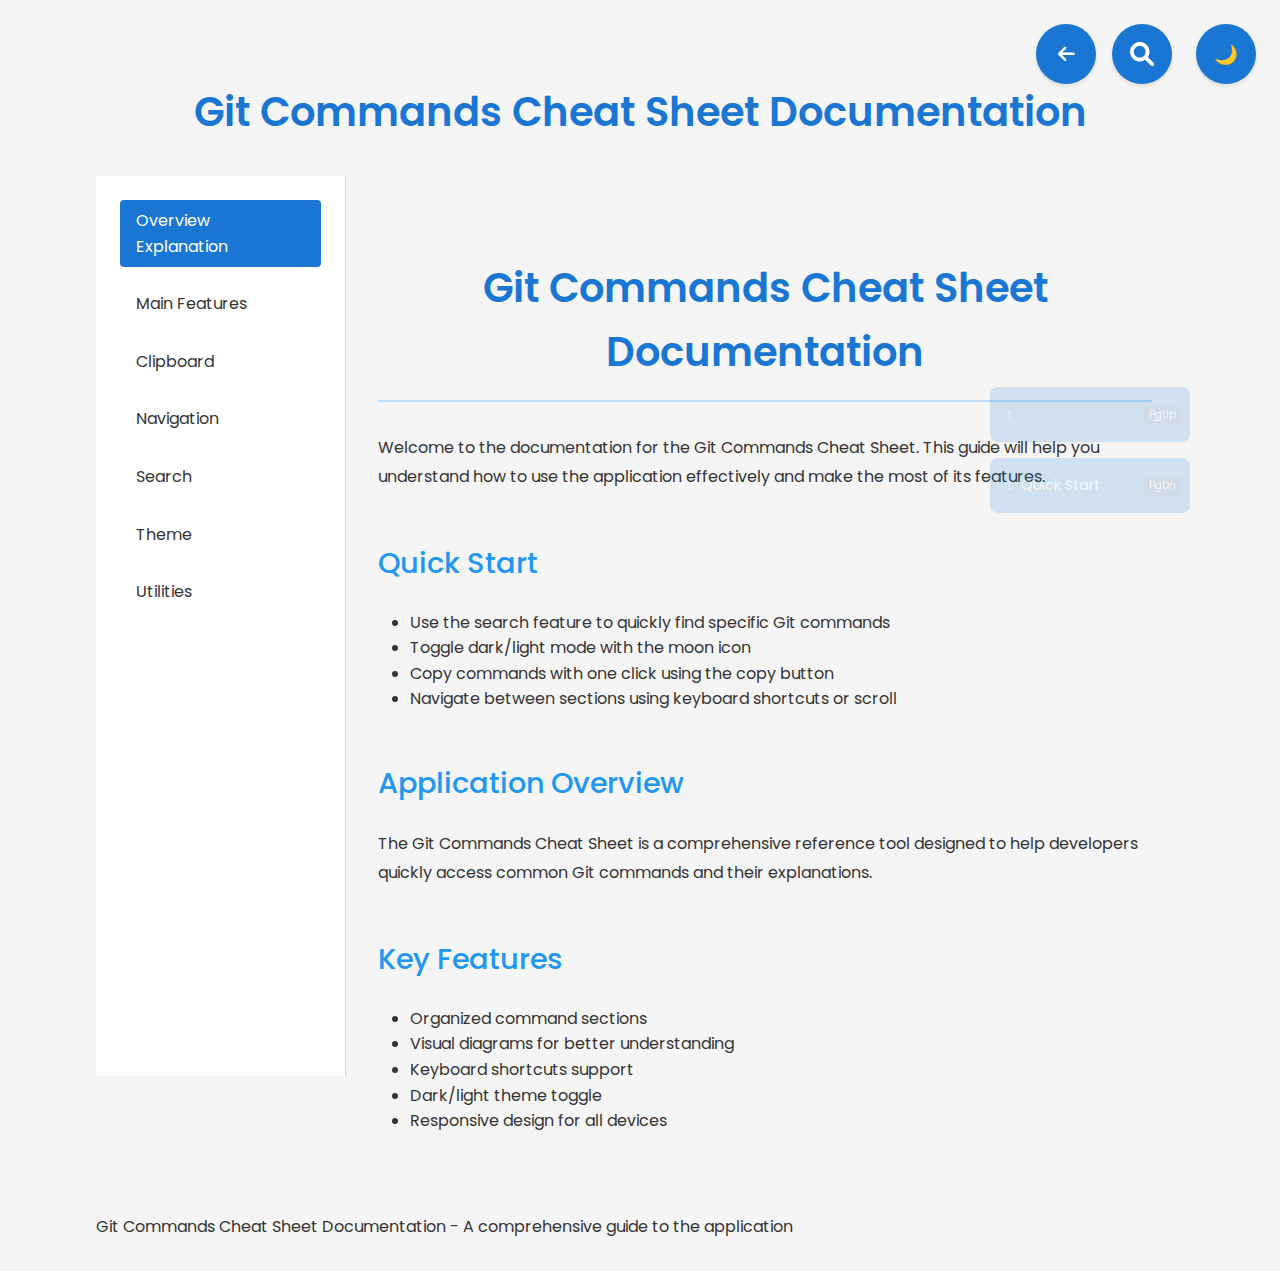
==== commit dc58d985: "Navigation improvments" ====
--- a/documentation.html
+++ b/documentation.html
@@ -3,22 +3,61 @@
   <head>
     <meta charset="UTF-8" />
     <meta name="viewport" content="width=device-width, initial-scale=1.0" />
+    <meta name="description" content="Documentation for the Git Commands Cheat Sheet application" />
+    <meta name="keywords" content="git, commands, documentation, guide, reference" />
     <title>Documentation</title>
     <link rel="icon" href="data:image/svg+xml,<svg xmlns=%22http://www.w3.org/2000/svg%22 viewBox=%220 0 100 100%22><text y=%22.9em%22 font-size=%2290%22>⚡</text></svg>" />
     <link rel="stylesheet" href="style.css" />
     <link rel="stylesheet" href="documentation.css" />
+    <!-- Add Font Awesome for icons -->
+    <link rel="stylesheet" href="https://cdnjs.cloudflare.com/ajax/libs/font-awesome/6.0.0/css/all.min.css" />
+    <!-- PWA Support -->
+    <link rel="manifest" href="/manifest.json">
+    <meta name="theme-color" content="#1976d2">
+    <style>
+      .button-wrapper {
+        width: 220px;
+        height: 60px;
+      }
+      .theme-toggle {
+        width: 60px !important;
+        height: 60px !important;
+      }
+    </style>
   </head>
   <body class="theme-blue">
-    <a href="index.html" class="back-link" aria-label="Back to home">◀</a>
-    <button
-      class="theme-toggle"
-      onclick="toggleTheme()"
-      aria-label="Toggle dark mode"
-    >
-      🌙
-    </button>
+    <header role="banner">
+      <h1>Git Commands Cheat Sheet Documentation</h1>
+      <div class="button-wrapper">
+        <a href="index.html" class="help-button" aria-label="Back to home"><i class="fas fa-arrow-left"></i></a>
+        <div class="search-container">
+          <button id="searchToggle" aria-label="Toggle search"><i class="fas fa-search"></i></button>
+          <div class="search-wrapper">
+            <input type="text" id="searchInput" placeholder="Search documentation..." aria-label="Search documentation">
+            <button id="clearSearch" aria-label="Clear search"><i class="fas fa-times"></i></button>
+          </div>
+        </div>
+        <button class="theme-toggle" onclick="toggleTheme()" aria-label="Toggle dark mode">🌙</button>
+      </div>
+    </header>
+    
+    <button class="back-to-top" onclick="scrollToTop()" aria-label="Scroll to top">↑</button>
+
+    <nav class="section-nav" aria-label="Section navigation">
+      <div class="nav-indicator prev">
+        <span class="arrow">↑</span>
+        <span class="section-name"></span>
+        <span class="key-hint">PgUp</span>
+      </div>
+      <div class="nav-indicator next">
+        <span class="arrow">↓</span>
+        <span class="section-name"></span>
+        <span class="key-hint">PgDn</span>
+      </div>
+    </nav>
+    
     <div class="doc-container">
-      <nav class="doc-sidebar">
+      <nav class="doc-sidebar" role="navigation" aria-label="Documentation navigation">
         <ul class="doc-nav">
           <li><a href="#index" class="active">Overview Explanation</a></li>
           <li><a href="#main">Main Features</a></li>
@@ -30,11 +69,11 @@
         </ul>
       </nav>
 
-      <main class="doc-content">
-        <button class="menu-toggle" style="display: none">☰</button>
+      <main class="doc-content" role="main">
+        <button class="menu-toggle" aria-label="Toggle menu" aria-expanded="false" aria-controls="doc-sidebar">☰</button>
 
-        <section id="index" class="doc-section active">
-          <h1>Git Commands Cheat Sheet Documentation</h1>
+        <section id="index" class="doc-section active" aria-labelledby="doc-title">
+          <h1 id="doc-title">Git Commands Cheat Sheet Documentation</h1>
           <p>
             Welcome to the documentation for the Git Commands Cheat Sheet. This
             guide will help you understand how to use the application
@@ -71,8 +110,8 @@
           
         </section>
 
-        <section id="main" class="doc-section">
-            <h1>Main.js Code Explanation</h1>
+        <section id="main" class="doc-section" aria-labelledby="main-title">
+            <h1 id="main-title">Main.js Code Explanation</h1>
             <h2>Overview</h2>
             <p>The main.js file serves as the primary entry point for the application&#39;s JavaScript functionality. It orchestrates the initialization of various features, manages global state, and coordinates between different modules of the application.</p>
             <h2>Code Structure and Functionality</h2>
@@ -373,8 +412,8 @@
             </ol>
         </section>
 
-        <section id="clipboard" class="doc-section">
-            <h1>Clipboard.js Code Explanation</h1>
+        <section id="clipboard" class="doc-section" aria-labelledby="clipboard-title">
+            <h1 id="clipboard-title">Clipboard.js Code Explanation</h1>
             <h2>Overview</h2>
             <p>The clipboard.js file implements functionality for copying text to the user&#39;s clipboard. This is a crucial feature for any documentation or code-sharing platform, allowing users to easily copy code snippets, commands, or text blocks.</p>
             <h2>Code Structure and Functionality</h2>
@@ -499,8 +538,8 @@
             
         </section>
 
-        <section id="navigation" class="doc-section">
-            <h1>Navigation.js Code Explanation</h1>
+        <section id="navigation" class="doc-section" aria-labelledby="navigation-title">
+            <h1 id="navigation-title">Navigation.js Code Explanation</h1>
             <h2>Overview</h2>
             <p>The navigation.js file manages the website&#39;s navigation system, handling both desktop and mobile navigation interactions, smooth scrolling, active state management, and responsive behavior. It&#39;s crucial for providing a seamless user experience across different devices and screen sizes.</p>
             <h2>Code Structure and Functionality</h2>
@@ -823,8 +862,8 @@
             </ol>
         </section>
 
-        <section id="search" class="doc-section">
-            <h1>Search.js Code Explanation</h1>
+        <section id="search" class="doc-section" aria-labelledby="search-title">
+            <h1 id="search-title">Search.js Code Explanation</h1>
             <h2>Overview</h2>
             <p>The search.js file implements the website&#39;s search functionality, providing real-time search capabilities, result filtering, and an optimized search experience. It handles user input, search result display, and various search-related interactions across the application.</p>
             <h2>Code Structure and Functionality</h2>
@@ -1160,8 +1199,8 @@
             </ol>
         </section>
 
-        <section id="theme" class="doc-section">
-            <h1>Theme.js Code Explanation</h1>
+        <section id="theme" class="doc-section" aria-labelledby="theme-title">
+            <h1 id="theme-title">Theme.js Code Explanation</h1>
             <h2>Overview</h2>
             <p>The theme.js file manages the website&#39;s theme system, handling dark/light mode switching, theme persistence, and dynamic styling updates. It provides a seamless theme switching experience while ensuring user preferences are maintained across sessions.</p>
             <h2>Code Structure and Functionality</h2>
@@ -1490,8 +1529,8 @@
             </ol>
         </section>
 
-        <section id="utils" class="doc-section">
-            <h1>Utils.js Code Explanation</h1>
+        <section id="utils" class="doc-section" aria-labelledby="utils-title">
+            <h1 id="utils-title">Utils.js Code Explanation</h1>
             <h2>Overview</h2>
             <p>The utils.js file serves as a comprehensive utility library that provides a collection of helper functions, common operations, and shared functionality used throughout the application. This modular approach to common functionality promotes code reuse, maintains consistency, and reduces redundancy across the codebase.</p>
             <h2>Core Utility Categories</h2>
@@ -2184,7 +2223,17 @@
       </main>
     </div>
 
+    <footer role="contentinfo">
+      <p>Git Commands Cheat Sheet Documentation - A comprehensive guide to the application</p>
+    </footer>
+
+    <script src="js/utils.js"></script>
     <script src="js/theme.js"></script>
+    <script src="js/navigation.js"></script>
+    <script src="js/clipboard.js"></script>
+    <script src="js/errorHandling.js"></script>
+    <script src="js/tableOfContents.js"></script>
+    <script src="js/docSearch.js"></script>
     <script src="js/documentation.js"></script>
   </body>
 </html>
